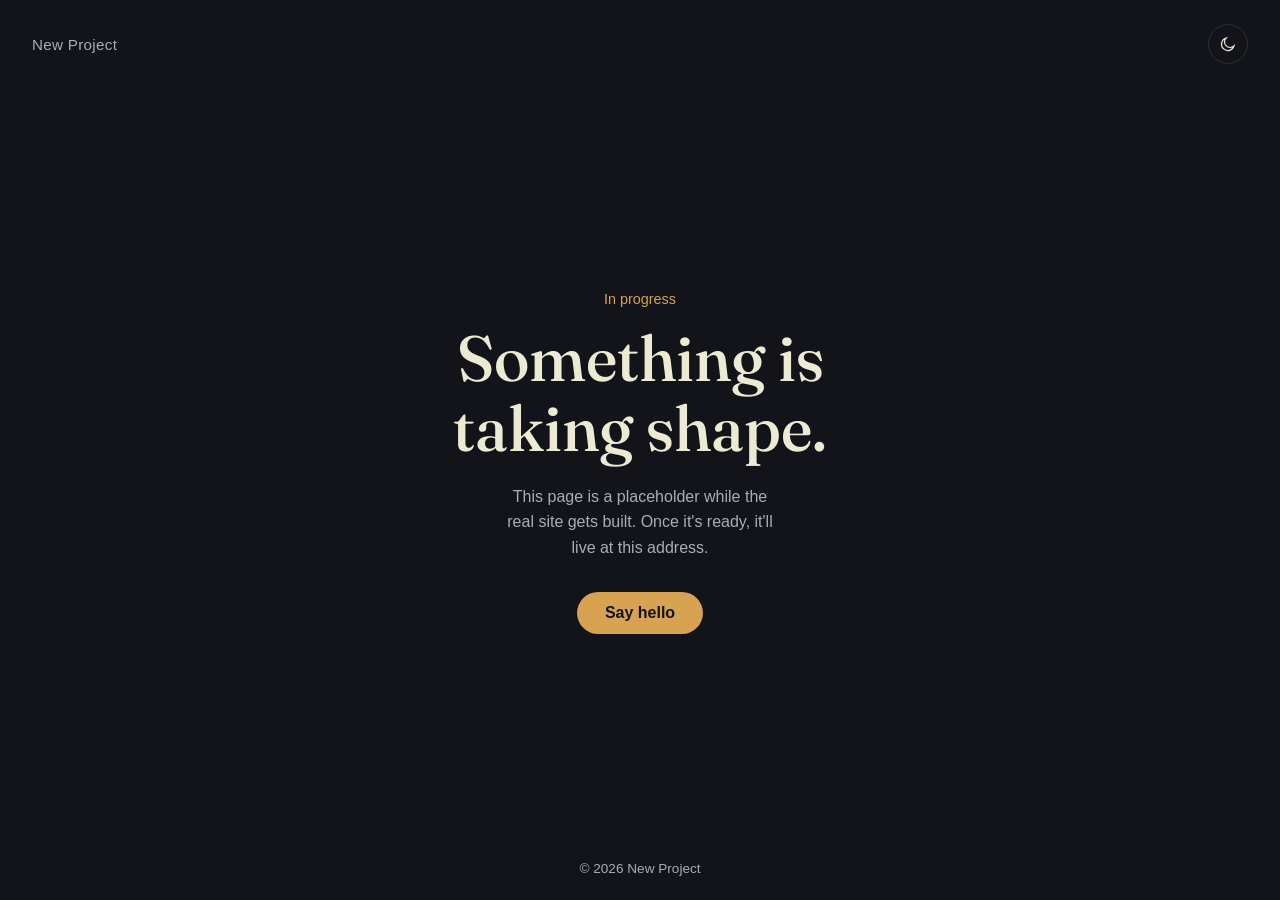
==== index.html @ eb1642c2 "landing page add" ====
<!DOCTYPE html>
<html lang="en">
<head>
  <meta charset="UTF-8">
  <meta name="viewport" content="width=device-width, initial-scale=1.0">
  <title>New Project</title>
  <link rel="preconnect" href="https://fonts.googleapis.com">
  <link rel="preconnect" href="https://fonts.gstatic.com" crossorigin>
  <link href="https://fonts.googleapis.com/css2?family=Fraunces:opsz,wght@9..144,400;9..144,500&display=swap" rel="stylesheet">
  <link rel="stylesheet" href="style.css">
</head>
<body>

  <header class="site-header">
    <span class="mark">New Project</span>
    <button id="theme-toggle" class="theme-toggle" aria-label="Switch to light mode" aria-pressed="false">
      <svg class="icon icon-moon" viewBox="0 0 24 24" fill="none" stroke="currentColor" stroke-width="1.6"><path d="M20 14.5A8.5 8.5 0 1 1 9.5 4a7 7 0 0 0 10.5 10.5Z"/></svg>
      <svg class="icon icon-sun" viewBox="0 0 24 24" fill="none" stroke="currentColor" stroke-width="1.6"><circle cx="12" cy="12" r="4.2"/><path d="M12 2.5v2.5M12 19v2.5M21.5 12H19M5 12H2.5M18.4 5.6l-1.8 1.8M7.4 16.6l-1.8 1.8M18.4 18.4l-1.8-1.8M7.4 7.4 5.6 5.6"/></svg>
    </button>
  </header>

  <main class="hero">
    <p class="status">In progress</p>
    <h1>Something is<br>taking shape.</h1>
    <p class="lede">
      This page is a placeholder while the real site gets built.
      Once it's ready, it'll live at this address.
    </p>
    <a class="button" href="mailto:you@example.com">Say hello</a>
  </main>

  <footer class="site-footer">
    <span>&copy; <span id="year"></span> New Project</span>
  </footer>

  <script src="script.js"></script>
</body>
</html>
---- style.css ----
:root {
  --bg: #12141a;
  --bg-alt: #1b1e26;
  --text: #ecead3;
  --text-muted: #a9adb8;
  --accent: #d8a253;
  --border: rgba(236, 234, 227, 0.12);
}

:root[data-theme="light"] {
  --bg: #e7e8e2;
  --bg-alt: #dcded6;
  --text: #14161a;
  --text-muted: #5c6068;
  --accent: #b8792e;
  --border: rgba(20, 22, 26, 0.1);
}

* {
  box-sizing: border-box;
}

html, body {
  height: 100%;
}

body {
  margin: 0;
  background: var(--bg);
  color: var(--text);
  font-family: -apple-system, BlinkMacSystemFont, "Segoe UI", Roboto, Helvetica, Arial, sans-serif;
  display: flex;
  flex-direction: column;
  transition: background 0.3s ease, color 0.3s ease;
}

.site-header {
  display: flex;
  align-items: center;
  justify-content: space-between;
  padding: 1.5rem 2rem;
}

.mark {
  font-size: 0.95rem;
  color: var(--text-muted);
  letter-spacing: 0.02em;
}

.theme-toggle {
  background: none;
  border: 1px solid var(--border);
  border-radius: 999px;
  width: 2.5rem;
  height: 2.5rem;
  display: grid;
  place-items: center;
  cursor: pointer;
  color: var(--text);
}

.theme-toggle:focus-visible,
.button:focus-visible {
  outline: 2px solid var(--accent);
  outline-offset: 2px;
}

.icon {
  width: 18px;
  height: 18px;
}

.icon-sun { display: none; }
:root[data-theme="light"] .icon-moon { display: none; }
:root[data-theme="light"] .icon-sun { display: block; }

.hero {
  flex: 1;
  display: flex;
  flex-direction: column;
  align-items: center;
  justify-content: center;
  text-align: center;
  padding: 2rem;
}

.status {
  font-size: 0.9rem;
  color: var(--accent);
  margin: 0 0 1rem;
}

h1 {
  font-family: "Fraunces", Georgia, serif;
  font-weight: 500;
  font-size: clamp(2.2rem, 6vw, 4rem);
  line-height: 1.1;
  margin: 0 0 1.25rem;
}

.lede {
  max-width: 32ch;
  color: var(--text-muted);
  line-height: 1.6;
  margin: 0 0 2rem;
}

.button {
  display: inline-block;
  padding: 0.75rem 1.75rem;
  border-radius: 999px;
  background: var(--accent);
  color: var(--bg);
  text-decoration: none;
  font-weight: 600;
}

.site-footer {
  text-align: center;
  padding: 1.5rem;
  color: var(--text-muted);
  font-size: 0.85rem;
}

@media (prefers-reduced-motion: reduce) {
  body { transition: none; }
}
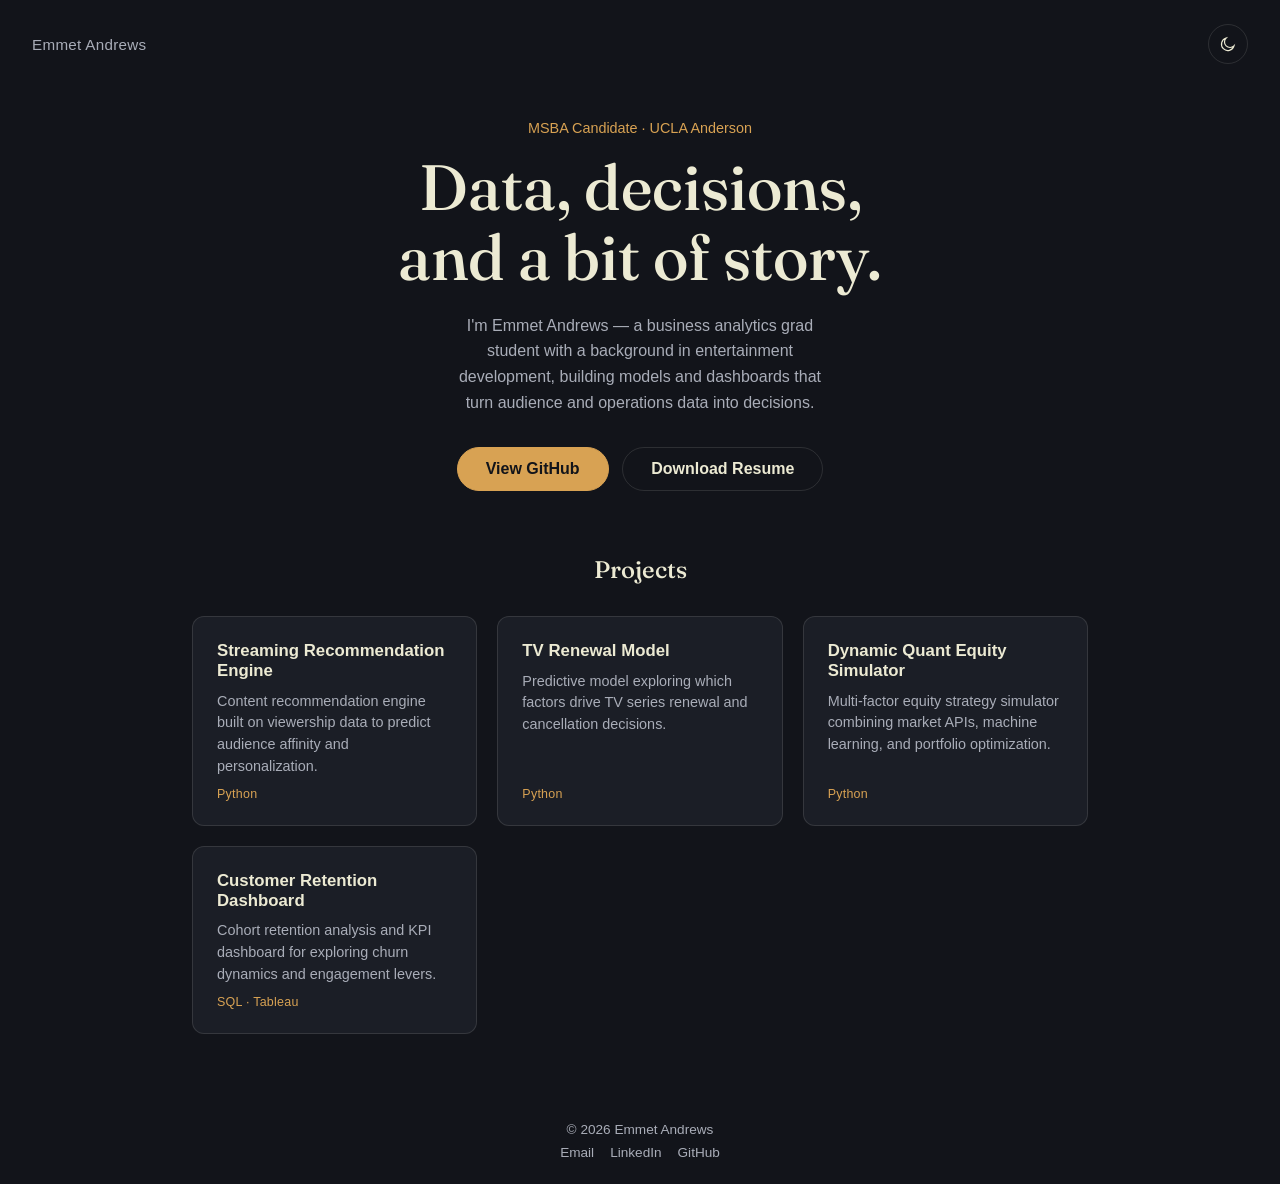
==== commit 9924cb57: "Updates" ====
--- a/index.html
+++ b/index.html
@@ -3,7 +3,8 @@
 <head>
   <meta charset="UTF-8">
   <meta name="viewport" content="width=device-width, initial-scale=1.0">
-  <title>New Project</title>
+  <title>Emmet Andrews</title>
+  <meta name="description" content="Emmet Andrews — business analytics, data science, and entertainment industry experience.">
   <link rel="preconnect" href="https://fonts.googleapis.com">
   <link rel="preconnect" href="https://fonts.gstatic.com" crossorigin>
   <link href="https://fonts.googleapis.com/css2?family=Fraunces:opsz,wght@9..144,400;9..144,500&display=swap" rel="stylesheet">
@@ -12,7 +13,7 @@
 <body>
 
   <header class="site-header">
-    <span class="mark">New Project</span>
+    <span class="mark">Emmet Andrews</span>
     <button id="theme-toggle" class="theme-toggle" aria-label="Switch to light mode" aria-pressed="false">
       <svg class="icon icon-moon" viewBox="0 0 24 24" fill="none" stroke="currentColor" stroke-width="1.6"><path d="M20 14.5A8.5 8.5 0 1 1 9.5 4a7 7 0 0 0 10.5 10.5Z"/></svg>
       <svg class="icon icon-sun" viewBox="0 0 24 24" fill="none" stroke="currentColor" stroke-width="1.6"><circle cx="12" cy="12" r="4.2"/><path d="M12 2.5v2.5M12 19v2.5M21.5 12H19M5 12H2.5M18.4 5.6l-1.8 1.8M7.4 16.6l-1.8 1.8M18.4 18.4l-1.8-1.8M7.4 7.4 5.6 5.6"/></svg>
@@ -20,17 +21,52 @@
   </header>
 
   <main class="hero">
-    <p class="status">In progress</p>
-    <h1>Something is<br>taking shape.</h1>
+    <p class="status">MSBA Candidate &middot; UCLA Anderson</p>
+    <h1>Data, decisions,<br>and a bit of story.</h1>
     <p class="lede">
-      This page is a placeholder while the real site gets built.
-      Once it's ready, it'll live at this address.
+      I'm Emmet Andrews &mdash; a business analytics grad student with a background in entertainment
+      development, building models and dashboards that turn audience and operations data into
+      decisions.
     </p>
-    <a class="button" href="mailto:you@example.com">Say hello</a>
+    <div class="actions">
+      <a class="button" href="https://github.com/emmetand" target="_blank" rel="noopener">View GitHub</a>
+      <a class="button button-outline" href="Emmet_Andrews_MSBA____Resume.docx.pdf" download>Download Resume</a>
+    </div>
   </main>
 
+  <section class="projects">
+    <h2>Projects</h2>
+    <div class="project-grid">
+      <a class="project-card" href="https://github.com/emmetand/streaming-recs-project" target="_blank" rel="noopener">
+        <h3>Streaming Recommendation Engine</h3>
+        <p>Content recommendation engine built on viewership data to predict audience affinity and personalization.</p>
+        <span class="project-meta">Python</span>
+      </a>
+      <a class="project-card" href="https://github.com/emmetand/tv_renewal_model" target="_blank" rel="noopener">
+        <h3>TV Renewal Model</h3>
+        <p>Predictive model exploring which factors drive TV series renewal and cancellation decisions.</p>
+        <span class="project-meta">Python</span>
+      </a>
+      <a class="project-card" href="https://github.com/emmetand/dynamic-quant-equity-simulator" target="_blank" rel="noopener">
+        <h3>Dynamic Quant Equity Simulator</h3>
+        <p>Multi-factor equity strategy simulator combining market APIs, machine learning, and portfolio optimization.</p>
+        <span class="project-meta">Python</span>
+      </a>
+      <a class="project-card" href="https://github.com/emmetand/customer-retention-project" target="_blank" rel="noopener">
+        <h3>Customer Retention Dashboard</h3>
+        <p>Cohort retention analysis and KPI dashboard for exploring churn dynamics and engagement levers.</p>
+        <span class="project-meta">SQL &middot; Tableau</span>
+      </a>
+    </div>
+  </section>
+
   <footer class="site-footer">
-    <span>&copy; <span id="year"></span> New Project</span>
+    <span>&copy; <span id="year"></span> Emmet Andrews</span>
+    <span class="footer-links">
+      <a href="mailto:j.emmet.andrews@gmail.com">Email</a>
+      <a href="https://www.linkedin.com/in/emmet-andrews/" target="_blank" rel="noopener">LinkedIn</a>
+      <a href="https://github.com/emmetand" target="_blank" rel="noopener">GitHub</a>
+    </span>
   </footer>
 
   <script src="script.js"></script>
--- a/style.css
+++ b/style.css
@@ -99,10 +99,17 @@
 }
 
 .lede {
-  max-width: 32ch;
+  max-width: 42ch;
   color: var(--text-muted);
   line-height: 1.6;
   margin: 0 0 2rem;
+}
+
+.actions {
+  display: flex;
+  flex-wrap: wrap;
+  gap: 0.85rem;
+  justify-content: center;
 }
 
 .button {
@@ -113,15 +120,100 @@
   color: var(--bg);
   text-decoration: none;
   font-weight: 600;
+  border: 1px solid var(--accent);
+}
+
+.button-outline {
+  background: transparent;
+  color: var(--text);
+  border: 1px solid var(--border);
+}
+
+.projects {
+  padding: 2rem 2rem 4rem;
+  max-width: 960px;
+  margin: 0 auto;
+  width: 100%;
+}
+
+.projects h2 {
+  font-family: "Fraunces", Georgia, serif;
+  font-weight: 500;
+  font-size: 1.5rem;
+  text-align: center;
+  margin: 0 0 2rem;
+}
+
+.project-grid {
+  display: grid;
+  grid-template-columns: repeat(auto-fit, minmax(240px, 1fr));
+  gap: 1.25rem;
+}
+
+.project-card {
+  display: flex;
+  flex-direction: column;
+  gap: 0.6rem;
+  padding: 1.5rem;
+  border: 1px solid var(--border);
+  border-radius: 12px;
+  background: var(--bg-alt);
+  text-decoration: none;
+  color: var(--text);
+  transition: border-color 0.2s ease, transform 0.2s ease;
+}
+
+.project-card:hover,
+.project-card:focus-visible {
+  border-color: var(--accent);
+  transform: translateY(-2px);
+}
+
+.project-card h3 {
+  margin: 0;
+  font-size: 1.05rem;
+}
+
+.project-card p {
+  margin: 0;
+  color: var(--text-muted);
+  font-size: 0.9rem;
+  line-height: 1.5;
+  flex: 1;
+}
+
+.project-meta {
+  font-size: 0.78rem;
+  color: var(--accent);
+  letter-spacing: 0.02em;
 }
 
 .site-footer {
+  display: flex;
+  flex-direction: column;
+  align-items: center;
+  gap: 0.5rem;
   text-align: center;
   padding: 1.5rem;
   color: var(--text-muted);
   font-size: 0.85rem;
 }
 
+.footer-links {
+  display: flex;
+  gap: 1rem;
+}
+
+.footer-links a {
+  color: var(--text-muted);
+  text-decoration: none;
+}
+
+.footer-links a:hover,
+.footer-links a:focus-visible {
+  color: var(--accent);
+}
+
 @media (prefers-reduced-motion: reduce) {
   body { transition: none; }
 }
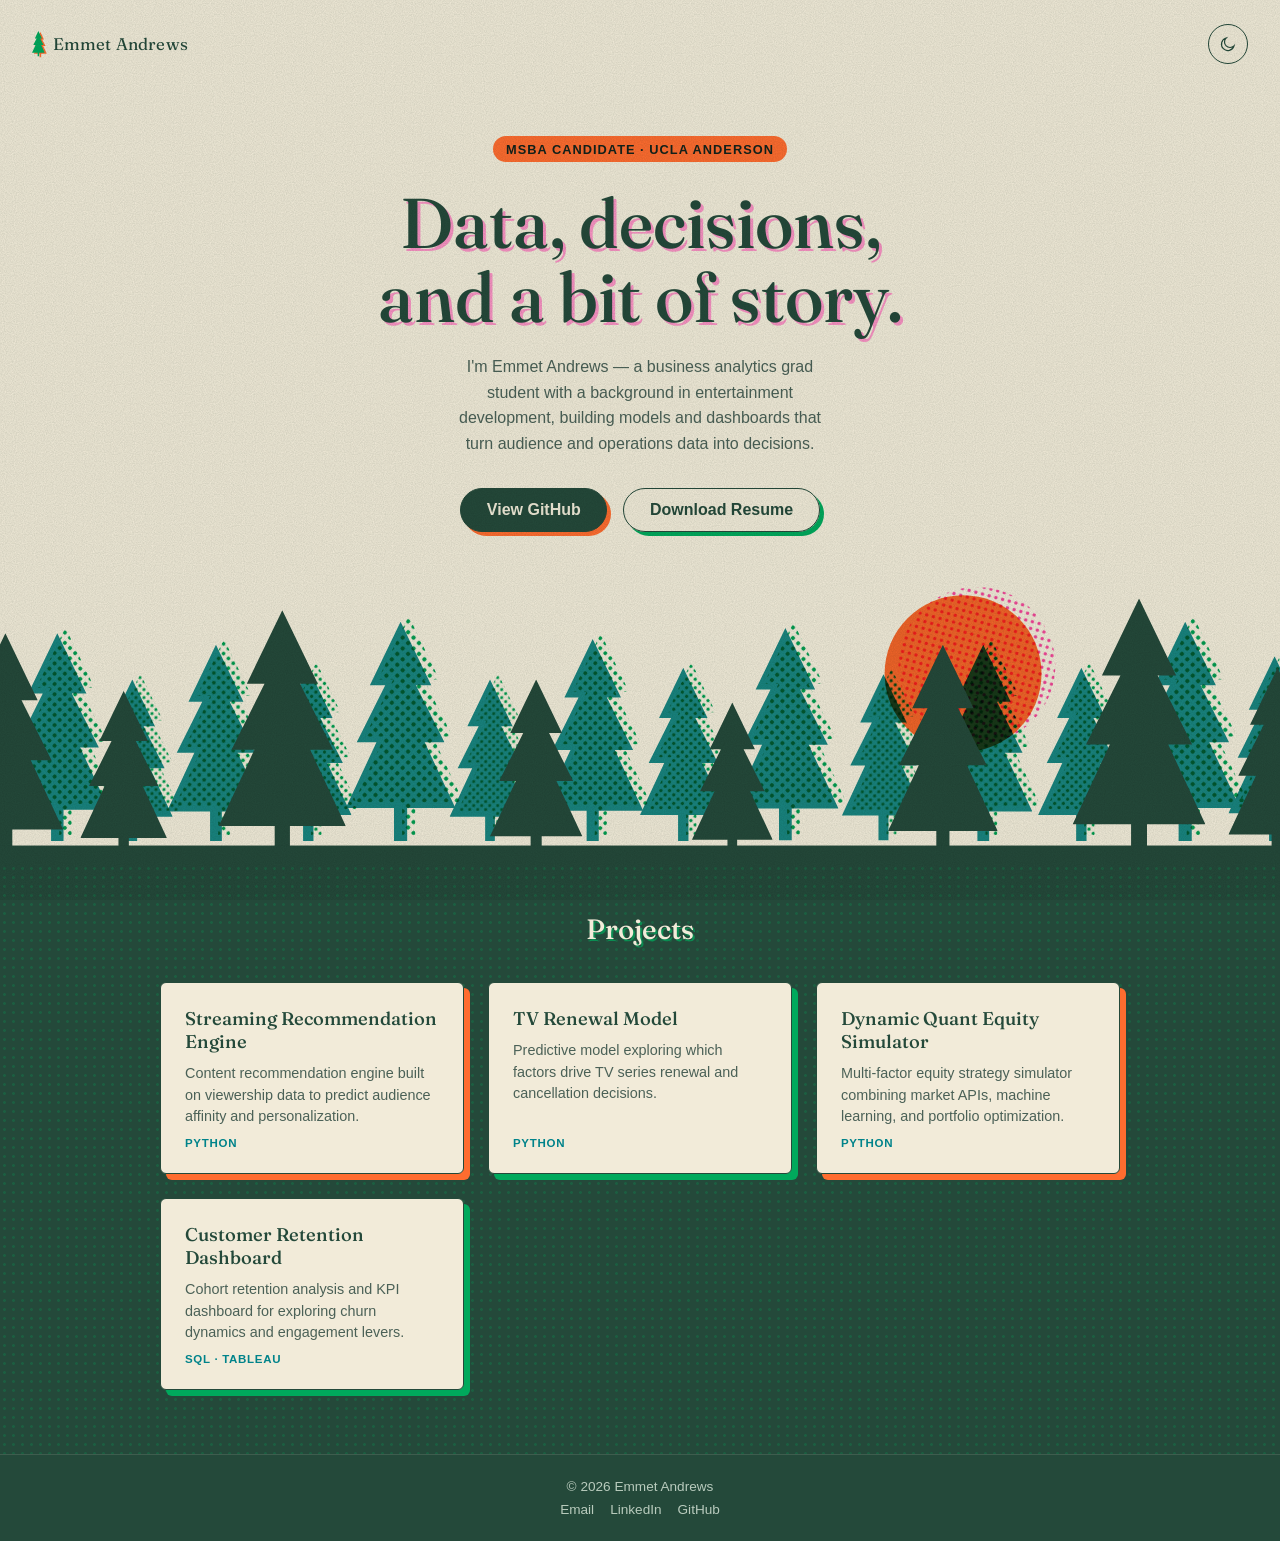
==== commit bf63c40a: "Forest riso update" ====
--- a/index.html
+++ b/index.html
@@ -13,8 +13,11 @@
 <body>
 
   <header class="site-header">
-    <span class="mark">Emmet Andrews</span>
-    <button id="theme-toggle" class="theme-toggle" aria-label="Switch to light mode" aria-pressed="false">
+    <span class="mark">
+      <svg class="mark-pine" viewBox="0 0 100 200" aria-hidden="true"><use href="#pine"/></svg>
+      Emmet Andrews
+    </span>
+    <button id="theme-toggle" class="theme-toggle" aria-label="Switch to dark mode" aria-pressed="false">
       <svg class="icon icon-moon" viewBox="0 0 24 24" fill="none" stroke="currentColor" stroke-width="1.6"><path d="M20 14.5A8.5 8.5 0 1 1 9.5 4a7 7 0 0 0 10.5 10.5Z"/></svg>
       <svg class="icon icon-sun" viewBox="0 0 24 24" fill="none" stroke="currentColor" stroke-width="1.6"><circle cx="12" cy="12" r="4.2"/><path d="M12 2.5v2.5M12 19v2.5M21.5 12H19M5 12H2.5M18.4 5.6l-1.8 1.8M7.4 16.6l-1.8 1.8M18.4 18.4l-1.8-1.8M7.4 7.4 5.6 5.6"/></svg>
     </button>
@@ -33,6 +36,59 @@
       <a class="button button-outline" href="Emmet_Andrews_MSBA____Resume.docx.pdf" download>Download Resume</a>
     </div>
   </main>
+
+  <div class="forest-scene" aria-hidden="true">
+    <svg class="forest" viewBox="0 0 1200 260" preserveAspectRatio="xMidYMax slice">
+      <defs>
+        <symbol id="pine" viewBox="0 0 100 200">
+          <polygon points="50,0 78,58 64,58 90,110 72,110 100,170 56,170 56,200 44,200 44,170 0,170 28,110 10,110 36,58 22,58"/>
+        </symbol>
+        <pattern id="dots-green" width="7" height="7" patternUnits="userSpaceOnUse" patternTransform="rotate(45)">
+          <circle class="dot-green" cx="3.5" cy="3.5" r="1.9"/>
+        </pattern>
+        <pattern id="dots-pink" width="6" height="6" patternUnits="userSpaceOnUse" patternTransform="rotate(15)">
+          <circle class="dot-pink" cx="3" cy="3" r="1.5"/>
+        </pattern>
+      </defs>
+
+      <circle class="riso sun" cx="880" cy="95" r="68"/>
+      <circle class="riso sun-dots" cx="892" cy="88" r="68"/>
+
+      <g class="riso back-solid">
+        <g id="back-trees">
+          <use href="#pine" x="-20" y="90" width="75" height="150"/>
+          <use href="#pine" x="50" y="60" width="90" height="180"/>
+          <use href="#pine" x="125" y="100" width="70" height="140"/>
+          <use href="#pine" x="190" y="70" width="85" height="170"/>
+          <use href="#pine" x="275" y="90" width="75" height="150"/>
+          <use href="#pine" x="345" y="50" width="95" height="190"/>
+          <use href="#pine" x="435" y="100" width="70" height="140"/>
+          <use href="#pine" x="515" y="65" width="88" height="175"/>
+          <use href="#pine" x="600" y="90" width="75" height="150"/>
+          <use href="#pine" x="680" y="55" width="92" height="185"/>
+          <use href="#pine" x="775" y="95" width="72" height="145"/>
+          <use href="#pine" x="855" y="70" width="85" height="170"/>
+          <use href="#pine" x="945" y="90" width="75" height="150"/>
+          <use href="#pine" x="1025" y="50" width="95" height="190"/>
+          <use href="#pine" x="1110" y="80" width="80" height="160"/>
+          <use href="#pine" x="1170" y="100" width="70" height="140"/>
+        </g>
+      </g>
+      <use class="riso back-dots" href="#back-trees" transform="translate(7 -5)"/>
+
+      <g class="front">
+        <use href="#pine" x="0" y="60" width="100" height="200"/>
+        <use href="#pine" x="115" y="110" width="75" height="150"/>
+        <use href="#pine" x="235" y="40" width="110" height="220"/>
+        <use href="#pine" x="470" y="100" width="80" height="160"/>
+        <use href="#pine" x="645" y="120" width="70" height="140"/>
+        <use href="#pine" x="815" y="70" width="95" height="190"/>
+        <use href="#pine" x="975" y="30" width="115" height="230"/>
+        <use href="#pine" x="1110" y="90" width="85" height="170"/>
+        <rect x="0" y="244" width="1200" height="16"/>
+      </g>
+    </svg>
+  </div>
 
   <section class="projects">
     <h2>Projects</h2>
--- a/style.css
+++ b/style.css
@@ -1,19 +1,43 @@
 :root {
-  --bg: #12141a;
-  --bg-alt: #1b1e26;
-  --text: #ecead3;
-  --text-muted: #a9adb8;
-  --accent: #d8a253;
-  --border: rgba(236, 234, 227, 0.12);
-}
-
-:root[data-theme="light"] {
-  --bg: #e7e8e2;
-  --bg-alt: #dcded6;
-  --text: #14161a;
-  --text-muted: #5c6068;
-  --accent: #b8792e;
-  --border: rgba(20, 22, 26, 0.1);
+  --paper: #f2ebd9;
+  --heading: #24493a;
+  --text: #22392f;
+  --text-muted: #4b6157;
+  --ink-green: #00a95c;
+  --ink-teal: #00838a;
+  --ink-orange: #ff6c2f;
+  --ink-pink: #ff48b0;
+  --band: #24493a;
+  --band-text: #f2ebd9;
+  --band-muted: #b9cbbd;
+  --band-dots: rgba(0, 169, 92, 0.22);
+  --card-bg: #f2ebd9;
+  --card-shadow: #ff6c2f;
+  --border: #24493a;
+  --blend: multiply;
+  --grain-opacity: 0.38;
+  --grain-blend: multiply;
+}
+
+:root[data-theme="dark"] {
+  --paper: #16231c;
+  --heading: #e9e4cf;
+  --text: #e9e4cf;
+  --text-muted: #a7b9ad;
+  --ink-green: #2fbf7a;
+  --ink-teal: #1f6f6a;
+  --ink-orange: #ffc46b;
+  --ink-pink: #ff7ac4;
+  --band: #0c1611;
+  --band-text: #e9e4cf;
+  --band-muted: #9fb2a6;
+  --band-dots: rgba(47, 191, 122, 0.12);
+  --card-bg: #1b2b22;
+  --card-shadow: #2fbf7a;
+  --border: #3d5a4b;
+  --blend: screen;
+  --grain-opacity: 0.5;
+  --grain-blend: overlay;
 }
 
 * {
@@ -21,17 +45,30 @@
 }
 
 html, body {
-  height: 100%;
+  min-height: 100%;
 }
 
 body {
   margin: 0;
-  background: var(--bg);
+  background: var(--paper);
   color: var(--text);
   font-family: -apple-system, BlinkMacSystemFont, "Segoe UI", Roboto, Helvetica, Arial, sans-serif;
   display: flex;
   flex-direction: column;
+  min-height: 100vh;
   transition: background 0.3s ease, color 0.3s ease;
+}
+
+/* Riso paper grain laid over everything */
+body::after {
+  content: "";
+  position: fixed;
+  inset: 0;
+  pointer-events: none;
+  z-index: 100;
+  opacity: var(--grain-opacity);
+  mix-blend-mode: var(--grain-blend);
+  background-image: url("data:image/svg+xml;utf8,<svg xmlns='http://www.w3.org/2000/svg' width='240' height='240'><filter id='n'><feTurbulence type='fractalNoise' baseFrequency='0.9' numOctaves='2' stitchTiles='stitch'/><feColorMatrix values='0 0 0 0 0.1  0 0 0 0 0.15  0 0 0 0 0.12  0 0 0 0.6 0'/></filter><rect width='100%' height='100%' filter='url(%23n)'/></svg>");
 }
 
 .site-header {
@@ -42,27 +79,40 @@
 }
 
 .mark {
-  font-size: 0.95rem;
-  color: var(--text-muted);
-  letter-spacing: 0.02em;
+  display: inline-flex;
+  align-items: center;
+  gap: 0.5rem;
+  font-family: "Fraunces", Georgia, serif;
+  font-size: 1.05rem;
+  color: var(--heading);
+  letter-spacing: 0.01em;
+}
+
+.mark-pine {
+  width: 0.8rem;
+  height: 1.6rem;
+  fill: var(--ink-green);
+  filter: drop-shadow(2px 1px 0 var(--ink-orange));
 }
 
 .theme-toggle {
   background: none;
-  border: 1px solid var(--border);
+  border: 1.5px solid var(--border);
   border-radius: 999px;
   width: 2.5rem;
   height: 2.5rem;
   display: grid;
   place-items: center;
   cursor: pointer;
-  color: var(--text);
+  color: var(--heading);
 }
 
 .theme-toggle:focus-visible,
-.button:focus-visible {
-  outline: 2px solid var(--accent);
-  outline-offset: 2px;
+.button:focus-visible,
+.project-card:focus-visible,
+.footer-links a:focus-visible {
+  outline: 2px solid var(--ink-orange);
+  outline-offset: 3px;
 }
 
 .icon {
@@ -71,8 +121,8 @@
 }
 
 .icon-sun { display: none; }
-:root[data-theme="light"] .icon-moon { display: none; }
-:root[data-theme="light"] .icon-sun { display: block; }
+:root[data-theme="dark"] .icon-moon { display: none; }
+:root[data-theme="dark"] .icon-sun { display: block; }
 
 .hero {
   flex: 1;
@@ -81,25 +131,37 @@
   align-items: center;
   justify-content: center;
   text-align: center;
-  padding: 2rem;
+  padding: 3rem 2rem 1rem;
+  position: relative;
+  z-index: 1;
 }
 
 .status {
-  font-size: 0.9rem;
-  color: var(--accent);
-  margin: 0 0 1rem;
+  display: inline-block;
+  font-size: 0.8rem;
+  font-weight: 600;
+  letter-spacing: 0.08em;
+  text-transform: uppercase;
+  color: #13221b;
+  background: var(--ink-orange);
+  padding: 0.35rem 0.8rem;
+  border-radius: 999px;
+  margin: 0 0 1.5rem;
 }
 
 h1 {
   font-family: "Fraunces", Georgia, serif;
   font-weight: 500;
-  font-size: clamp(2.2rem, 6vw, 4rem);
-  line-height: 1.1;
+  font-size: clamp(2.4rem, 6.5vw, 4.4rem);
+  line-height: 1.05;
   margin: 0 0 1.25rem;
+  color: var(--heading);
+  /* offset second ink pass, like a riso misregistration */
+  text-shadow: 3px 3px 0 color-mix(in srgb, var(--ink-pink) 55%, transparent);
 }
 
 .lede {
-  max-width: 42ch;
+  max-width: 44ch;
   color: var(--text-muted);
   line-height: 1.6;
   margin: 0 0 2rem;
@@ -108,46 +170,85 @@
 .actions {
   display: flex;
   flex-wrap: wrap;
-  gap: 0.85rem;
+  gap: 1rem;
   justify-content: center;
 }
 
 .button {
   display: inline-block;
-  padding: 0.75rem 1.75rem;
+  padding: 0.75rem 1.6rem;
   border-radius: 999px;
-  background: var(--accent);
-  color: var(--bg);
+  background: var(--heading);
+  color: var(--paper);
   text-decoration: none;
   font-weight: 600;
-  border: 1px solid var(--accent);
+  border: 1.5px solid var(--heading);
+  box-shadow: 4px 4px 0 var(--ink-orange);
+  transition: transform 0.15s ease, box-shadow 0.15s ease;
 }
 
 .button-outline {
   background: transparent;
-  color: var(--text);
-  border: 1px solid var(--border);
-}
+  color: var(--heading);
+  box-shadow: 4px 4px 0 var(--ink-green);
+}
+
+.button:hover {
+  transform: translate(-1px, -1px);
+  box-shadow: 6px 6px 0 var(--ink-orange);
+}
+
+.button-outline:hover {
+  box-shadow: 6px 6px 0 var(--ink-green);
+}
+
+.forest-scene {
+  line-height: 0;
+  margin-top: 1rem;
+}
+
+.forest {
+  display: block;
+  width: 100%;
+  height: clamp(170px, 24vw, 300px);
+}
+
+.riso { mix-blend-mode: var(--blend); }
+
+.sun { fill: var(--ink-orange); }
+.sun-dots { fill: url(#dots-pink); }
+.dot-pink { fill: var(--ink-pink); }
+
+.back-solid { fill: var(--ink-teal); opacity: 0.9; }
+.back-dots { fill: url(#dots-green); }
+.dot-green { fill: var(--ink-green); }
+
+.front { fill: var(--band); }
 
 .projects {
-  padding: 2rem 2rem 4rem;
-  max-width: 960px;
-  margin: 0 auto;
-  width: 100%;
+  background-color: var(--band);
+  background-image: radial-gradient(var(--band-dots) 1.2px, transparent 1.6px);
+  background-size: 9px 9px;
+  color: var(--band-text);
+  padding: 3rem 2rem 4rem;
+  transition: background-color 0.3s ease;
 }
 
 .projects h2 {
   font-family: "Fraunces", Georgia, serif;
   font-weight: 500;
-  font-size: 1.5rem;
+  font-size: 1.75rem;
   text-align: center;
-  margin: 0 0 2rem;
+  margin: 0 0 2.25rem;
+  text-shadow: 2px 2px 0 color-mix(in srgb, var(--ink-green) 70%, transparent);
 }
 
 .project-grid {
   display: grid;
   grid-template-columns: repeat(auto-fit, minmax(240px, 1fr));
-  gap: 1.25rem;
+  gap: 1.5rem;
+  max-width: 960px;
+  margin: 0 auto;
 }
 
 .project-card {
@@ -155,23 +256,30 @@
   flex-direction: column;
   gap: 0.6rem;
   padding: 1.5rem;
-  border: 1px solid var(--border);
-  border-radius: 12px;
-  background: var(--bg-alt);
+  border: 1.5px solid var(--border);
+  border-radius: 6px;
+  background: var(--card-bg);
   text-decoration: none;
   color: var(--text);
-  transition: border-color 0.2s ease, transform 0.2s ease;
-}
-
-.project-card:hover,
-.project-card:focus-visible {
-  border-color: var(--accent);
-  transform: translateY(-2px);
+  box-shadow: 6px 6px 0 var(--card-shadow);
+  transition: transform 0.15s ease, box-shadow 0.15s ease;
+}
+
+.project-card:nth-child(even) {
+  box-shadow: 6px 6px 0 var(--ink-green);
+}
+
+.project-card:hover {
+  transform: translate(-2px, -2px);
+  box-shadow: 9px 9px 0 var(--ink-pink);
 }
 
 .project-card h3 {
   margin: 0;
-  font-size: 1.05rem;
+  font-family: "Fraunces", Georgia, serif;
+  font-weight: 500;
+  font-size: 1.15rem;
+  color: var(--heading);
 }
 
 .project-card p {
@@ -183,9 +291,16 @@
 }
 
 .project-meta {
-  font-size: 0.78rem;
-  color: var(--accent);
-  letter-spacing: 0.02em;
+  align-self: flex-start;
+  font-size: 0.72rem;
+  font-weight: 600;
+  letter-spacing: 0.06em;
+  text-transform: uppercase;
+  color: var(--ink-teal);
+}
+
+:root[data-theme="dark"] .project-meta {
+  color: var(--ink-green);
 }
 
 .site-footer {
@@ -195,8 +310,10 @@
   gap: 0.5rem;
   text-align: center;
   padding: 1.5rem;
-  color: var(--text-muted);
+  background: var(--band);
+  color: var(--band-muted);
   font-size: 0.85rem;
+  border-top: 1px solid color-mix(in srgb, var(--band-text) 12%, transparent);
 }
 
 .footer-links {
@@ -205,15 +322,15 @@
 }
 
 .footer-links a {
-  color: var(--text-muted);
+  color: var(--band-muted);
   text-decoration: none;
 }
 
-.footer-links a:hover,
-.footer-links a:focus-visible {
-  color: var(--accent);
+.footer-links a:hover {
+  color: var(--ink-orange);
 }
 
 @media (prefers-reduced-motion: reduce) {
-  body { transition: none; }
-}
+  body, .button, .project-card, .projects { transition: none; }
+  .button:hover, .project-card:hover { transform: none; }
+}
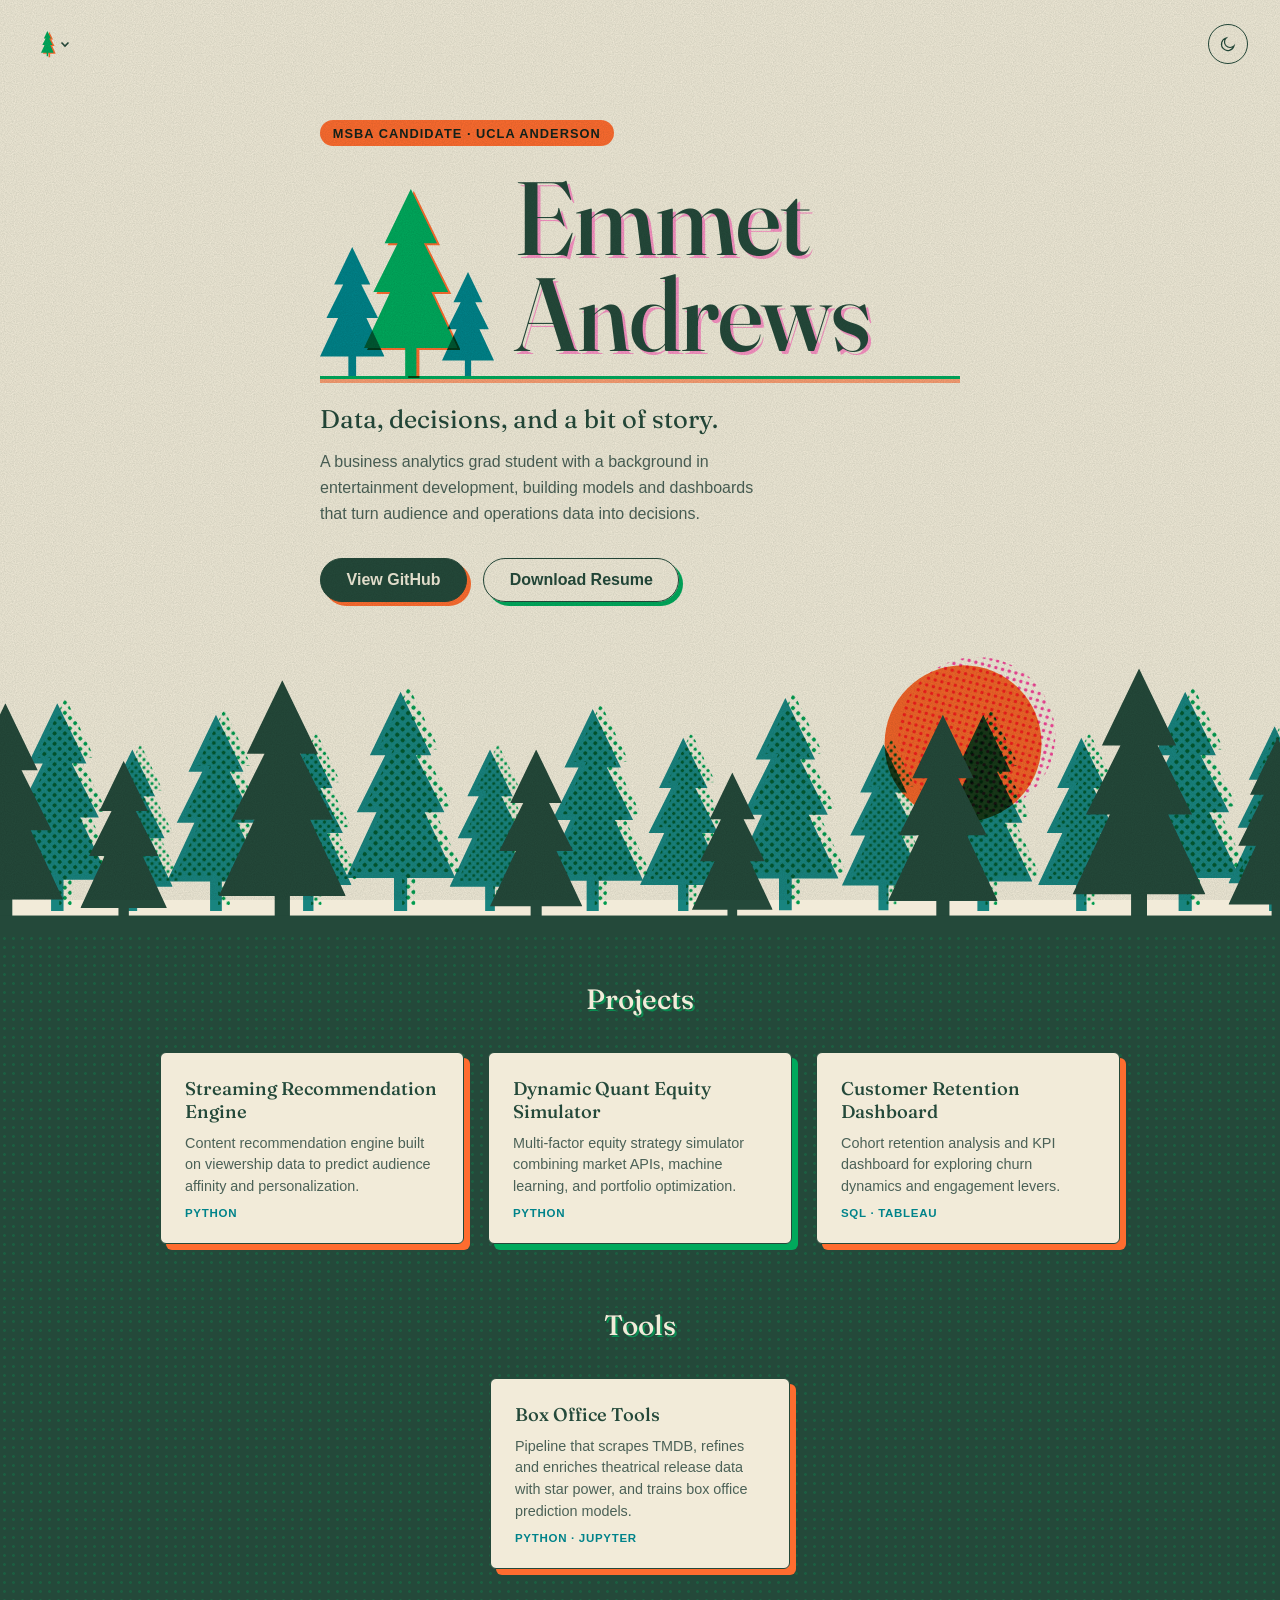
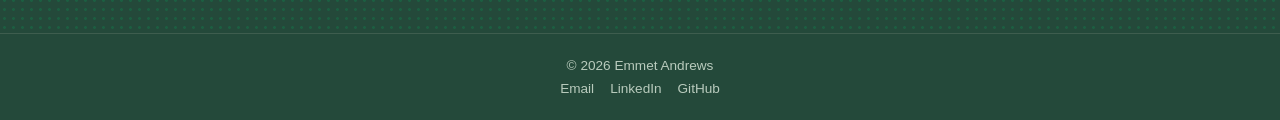
==== commit 2efeb961: "updated page" ====
--- a/index.html
+++ b/index.html
@@ -12,11 +12,24 @@
 </head>
 <body>
 
+  <svg class="sprite" aria-hidden="true">
+    <symbol id="pine" viewBox="0 0 100 200">
+      <polygon points="50,0 78,58 64,58 90,110 72,110 100,170 56,170 56,200 44,200 44,170 0,170 28,110 10,110 36,58 22,58"/>
+    </symbol>
+  </svg>
+
   <header class="site-header">
-    <span class="mark">
-      <svg class="mark-pine" viewBox="0 0 100 200" aria-hidden="true"><use href="#pine"/></svg>
-      Emmet Andrews
-    </span>
+    <nav class="site-nav">
+      <button id="menu-toggle" class="menu-toggle" aria-label="Open menu" aria-expanded="false" aria-controls="site-menu">
+        <svg class="mark-pine" viewBox="0 0 100 200" aria-hidden="true"><use href="#pine"/></svg>
+        <svg class="menu-caret" viewBox="0 0 12 12" aria-hidden="true"><path d="M2.5 4.5 6 8l3.5-3.5" fill="none" stroke="currentColor" stroke-width="1.6"/></svg>
+      </button>
+      <ul id="site-menu" class="site-menu" hidden>
+        <li><a href="index.html" aria-current="page">Home</a></li>
+        <li><a href="about.html">About</a></li>
+        <li><a href="contact.html">Contact</a></li>
+      </ul>
+    </nav>
     <button id="theme-toggle" class="theme-toggle" aria-label="Switch to dark mode" aria-pressed="false">
       <svg class="icon icon-moon" viewBox="0 0 24 24" fill="none" stroke="currentColor" stroke-width="1.6"><path d="M20 14.5A8.5 8.5 0 1 1 9.5 4a7 7 0 0 0 10.5 10.5Z"/></svg>
       <svg class="icon icon-sun" viewBox="0 0 24 24" fill="none" stroke="currentColor" stroke-width="1.6"><circle cx="12" cy="12" r="4.2"/><path d="M12 2.5v2.5M12 19v2.5M21.5 12H19M5 12H2.5M18.4 5.6l-1.8 1.8M7.4 16.6l-1.8 1.8M18.4 18.4l-1.8-1.8M7.4 7.4 5.6 5.6"/></svg>
@@ -24,25 +37,32 @@
   </header>
 
   <main class="hero">
-    <p class="status">MSBA Candidate &middot; UCLA Anderson</p>
-    <h1>Data, decisions,<br>and a bit of story.</h1>
-    <p class="lede">
-      I'm Emmet Andrews &mdash; a business analytics grad student with a background in entertainment
-      development, building models and dashboards that turn audience and operations data into
-      decisions.
-    </p>
-    <div class="actions">
-      <a class="button" href="https://github.com/emmetand" target="_blank" rel="noopener">View GitHub</a>
-      <a class="button button-outline" href="Emmet_Andrews_MSBA____Resume.docx.pdf" download>Download Resume</a>
+    <div class="hero-inner">
+      <p class="status">MSBA Candidate &middot; UCLA Anderson</p>
+      <h1 class="name">
+        <span class="grove" aria-hidden="true">
+          <svg class="grove-pine grove-pine-1" viewBox="0 0 100 200"><use href="#pine"/></svg>
+          <svg class="grove-pine grove-pine-2" viewBox="0 0 100 200"><use href="#pine"/></svg>
+          <svg class="grove-pine grove-pine-3" viewBox="0 0 100 200"><use href="#pine"/></svg>
+        </span>
+        <span class="name-text">Emmet<br>Andrews</span>
+      </h1>
+      <p class="tagline">Data, decisions, and a bit of story.</p>
+      <p class="lede">
+        A business analytics grad student with a background in entertainment
+        development, building models and dashboards that turn audience and operations data into
+        decisions.
+      </p>
+      <div class="actions">
+        <a class="button" href="https://github.com/emmetand" target="_blank" rel="noopener">View GitHub</a>
+        <a class="button button-outline" href="Emmet_Andrews_MSBA____Resume.docx.pdf" download>Download Resume</a>
+      </div>
     </div>
   </main>
 
   <div class="forest-scene" aria-hidden="true">
     <svg class="forest" viewBox="0 0 1200 260" preserveAspectRatio="xMidYMax slice">
       <defs>
-        <symbol id="pine" viewBox="0 0 100 200">
-          <polygon points="50,0 78,58 64,58 90,110 72,110 100,170 56,170 56,200 44,200 44,170 0,170 28,110 10,110 36,58 22,58"/>
-        </symbol>
         <pattern id="dots-green" width="7" height="7" patternUnits="userSpaceOnUse" patternTransform="rotate(45)">
           <circle class="dot-green" cx="3.5" cy="3.5" r="1.9"/>
         </pattern>
@@ -98,11 +118,6 @@
         <p>Content recommendation engine built on viewership data to predict audience affinity and personalization.</p>
         <span class="project-meta">Python</span>
       </a>
-      <a class="project-card" href="https://github.com/emmetand/tv_renewal_model" target="_blank" rel="noopener">
-        <h3>TV Renewal Model</h3>
-        <p>Predictive model exploring which factors drive TV series renewal and cancellation decisions.</p>
-        <span class="project-meta">Python</span>
-      </a>
       <a class="project-card" href="https://github.com/emmetand/dynamic-quant-equity-simulator" target="_blank" rel="noopener">
         <h3>Dynamic Quant Equity Simulator</h3>
         <p>Multi-factor equity strategy simulator combining market APIs, machine learning, and portfolio optimization.</p>
@@ -116,10 +131,21 @@
     </div>
   </section>
 
+  <section class="projects tools">
+    <h2>Tools</h2>
+    <div class="project-grid">
+      <a class="project-card" href="https://github.com/emmetand/box-office-tools" target="_blank" rel="noopener">
+        <h3>Box Office Tools</h3>
+        <p>Pipeline that scrapes TMDB, refines and enriches theatrical release data with star power, and trains box office prediction models.</p>
+        <span class="project-meta">Python &middot; Jupyter</span>
+      </a>
+    </div>
+  </section>
+
   <footer class="site-footer">
     <span>&copy; <span id="year"></span> Emmet Andrews</span>
     <span class="footer-links">
-      <a href="mailto:j.emmet.andrews@gmail.com">Email</a>
+      <a href="mailto:jemmetandrews@gmail.com">Email</a>
       <a href="https://www.linkedin.com/in/emmet-andrews/" target="_blank" rel="noopener">LinkedIn</a>
       <a href="https://github.com/emmetand" target="_blank" rel="noopener">GitHub</a>
     </span>
--- a/style.css
+++ b/style.css
@@ -78,14 +78,81 @@
   padding: 1.5rem 2rem;
 }
 
-.mark {
+.sprite {
+  position: absolute;
+  width: 0;
+  height: 0;
+  overflow: hidden;
+}
+
+.site-nav {
+  position: relative;
+  z-index: 10;
+}
+
+.menu-toggle {
   display: inline-flex;
   align-items: center;
-  gap: 0.5rem;
+  gap: 0.35rem;
+  background: none;
+  border: 1.5px solid transparent;
+  border-radius: 6px;
+  padding: 0.3rem 0.5rem;
+  cursor: pointer;
+  color: var(--heading);
+  transition: border-color 0.15s ease;
+}
+
+.menu-toggle:hover,
+.menu-toggle[aria-expanded="true"] {
+  border-color: var(--border);
+}
+
+.menu-caret {
+  width: 0.75rem;
+  height: 0.75rem;
+  transition: transform 0.15s ease;
+}
+
+.menu-toggle[aria-expanded="true"] .menu-caret {
+  transform: rotate(180deg);
+}
+
+.site-menu {
+  position: absolute;
+  top: calc(100% + 0.5rem);
+  left: 0;
+  min-width: 12rem;
+  margin: 0;
+  padding: 0.4rem;
+  list-style: none;
+  background: var(--card-bg);
+  border: 1.5px solid var(--border);
+  border-radius: 6px;
+  box-shadow: 5px 5px 0 var(--card-shadow);
+}
+
+.site-menu[hidden] { display: none; }
+
+.site-menu a {
+  display: block;
+  padding: 0.55rem 0.75rem;
+  border-radius: 4px;
   font-family: "Fraunces", Georgia, serif;
-  font-size: 1.05rem;
-  color: var(--heading);
-  letter-spacing: 0.01em;
+  color: var(--heading);
+  text-decoration: none;
+}
+
+.site-menu a:hover {
+  background: color-mix(in srgb, var(--ink-green) 18%, transparent);
+}
+
+.site-menu a[aria-current="page"] {
+  color: var(--ink-teal);
+}
+
+:root[data-theme="dark"] .site-menu a[aria-current="page"] {
+  color: var(--ink-green);
 }
 
 .mark-pine {
@@ -108,6 +175,8 @@
 }
 
 .theme-toggle:focus-visible,
+.menu-toggle:focus-visible,
+.site-menu a:focus-visible,
 .button:focus-visible,
 .project-card:focus-visible,
 .footer-links a:focus-visible {
@@ -127,13 +196,17 @@
 .hero {
   flex: 1;
   display: flex;
-  flex-direction: column;
+  justify-content: center;
   align-items: center;
-  justify-content: center;
-  text-align: center;
-  padding: 3rem 2rem 1rem;
+  padding: 2rem 2rem 1rem;
   position: relative;
   z-index: 1;
+}
+
+.hero-inner {
+  width: 100%;
+  max-width: 40rem;
+  text-align: left;
 }
 
 .status {
@@ -160,8 +233,65 @@
   text-shadow: 3px 3px 0 color-mix(in srgb, var(--ink-pink) 55%, transparent);
 }
 
+.name {
+  display: flex;
+  align-items: flex-end;
+  gap: clamp(0.75rem, 2vw, 1.25rem);
+  font-size: clamp(3.2rem, 10vw, 6.5rem);
+  line-height: 0.92;
+  letter-spacing: -0.01em;
+  margin-bottom: 1.5rem;
+  padding-bottom: 0.9rem;
+  /* ground line the grove stands on */
+  border-bottom: 3px solid var(--ink-green);
+  box-shadow: 0 4px 0 color-mix(in srgb, var(--ink-orange) 60%, transparent);
+}
+
+.grove {
+  display: flex;
+  align-items: flex-end;
+  flex-shrink: 0;
+  height: 1.84em;
+  margin-bottom: -0.9rem;
+}
+
+.grove-pine {
+  display: block;
+  mix-blend-mode: var(--blend);
+}
+
+.grove-pine-1 {
+  width: 0.62em;
+  height: 1.24em;
+  fill: var(--ink-teal);
+  margin-right: -0.2em;
+}
+
+.grove-pine-2 {
+  width: 0.9em;
+  height: 1.8em;
+  fill: var(--ink-green);
+  filter: drop-shadow(3px 2px 0 var(--ink-orange));
+  position: relative;
+  z-index: 1;
+}
+
+.grove-pine-3 {
+  width: 0.5em;
+  height: 1em;
+  fill: var(--ink-teal);
+  margin-left: -0.15em;
+}
+
+.tagline {
+  font-family: "Fraunces", Georgia, serif;
+  font-size: clamp(1.2rem, 2.6vw, 1.6rem);
+  color: var(--heading);
+  margin: 0 0 0.9rem;
+}
+
 .lede {
-  max-width: 44ch;
+  max-width: 52ch;
   color: var(--text-muted);
   line-height: 1.6;
   margin: 0 0 2rem;
@@ -171,7 +301,7 @@
   display: flex;
   flex-wrap: wrap;
   gap: 1rem;
-  justify-content: center;
+  justify-content: flex-start;
 }
 
 .button {
@@ -251,6 +381,15 @@
   margin: 0 auto;
 }
 
+.tools {
+  padding-top: 0;
+}
+
+.tools .project-grid {
+  grid-template-columns: repeat(auto-fit, minmax(240px, 300px));
+  justify-content: center;
+}
+
 .project-card {
   display: flex;
   flex-direction: column;
@@ -331,6 +470,98 @@
 }
 
 @media (prefers-reduced-motion: reduce) {
-  body, .button, .project-card, .projects { transition: none; }
+  body, .button, .project-card, .projects, .menu-toggle, .menu-caret { transition: none; }
   .button:hover, .project-card:hover { transform: none; }
 }
+
+/* Inner pages (About, Contact) */
+.page {
+  flex: 1;
+  display: flex;
+  justify-content: center;
+  padding: 3rem 2rem 4rem;
+}
+
+.page-inner {
+  width: 100%;
+  max-width: 40rem;
+}
+
+.eyebrow {
+  font-size: 0.8rem;
+  font-weight: 600;
+  letter-spacing: 0.08em;
+  text-transform: uppercase;
+  color: var(--ink-teal);
+  margin: 0 0 0.75rem;
+}
+
+:root[data-theme="dark"] .eyebrow { color: var(--ink-green); }
+
+.page h1 {
+  /* sized so headings stay on one line within the 40rem column */
+  font-size: clamp(1.8rem, 6vw, 2.75rem);
+  text-wrap: balance;
+  padding-bottom: 0.9rem;
+  border-bottom: 3px solid var(--ink-green);
+  box-shadow: 0 4px 0 color-mix(in srgb, var(--ink-orange) 60%, transparent);
+  margin-bottom: 2rem;
+}
+
+.prose p,
+.page-lede {
+  color: var(--text-muted);
+  line-height: 1.7;
+  margin: 0 0 1.25rem;
+}
+
+.contact-list {
+  list-style: none;
+  margin: 0 0 2.5rem;
+  padding: 0;
+}
+
+.contact-list li {
+  display: flex;
+  flex-wrap: wrap;
+  align-items: baseline;
+  gap: 0.25rem 1.5rem;
+  padding: 1rem 0;
+  border-bottom: 1.5px dashed color-mix(in srgb, var(--border) 45%, transparent);
+}
+
+.contact-label {
+  width: 6rem;
+  flex-shrink: 0;
+  font-size: 0.75rem;
+  font-weight: 600;
+  letter-spacing: 0.08em;
+  text-transform: uppercase;
+  color: var(--text-muted);
+}
+
+.contact-list a {
+  font-family: "Fraunces", Georgia, serif;
+  font-size: 1.15rem;
+  color: var(--heading);
+  text-decoration-color: var(--ink-orange);
+  text-underline-offset: 4px;
+  overflow-wrap: anywhere;
+}
+
+.contact-list a:hover {
+  text-decoration-color: var(--ink-pink);
+}
+
+.contact-list a:focus-visible {
+  outline: 2px solid var(--ink-orange);
+  outline-offset: 3px;
+}
+
+@media (max-width: 480px) {
+  .site-header { padding: 1rem; }
+  .hero { padding: 1.5rem 1rem 1rem; }
+  .page { padding: 2rem 1rem 3rem; }
+  .contact-list li { flex-direction: column; }
+  .contact-list a { font-size: 1rem; }
+}
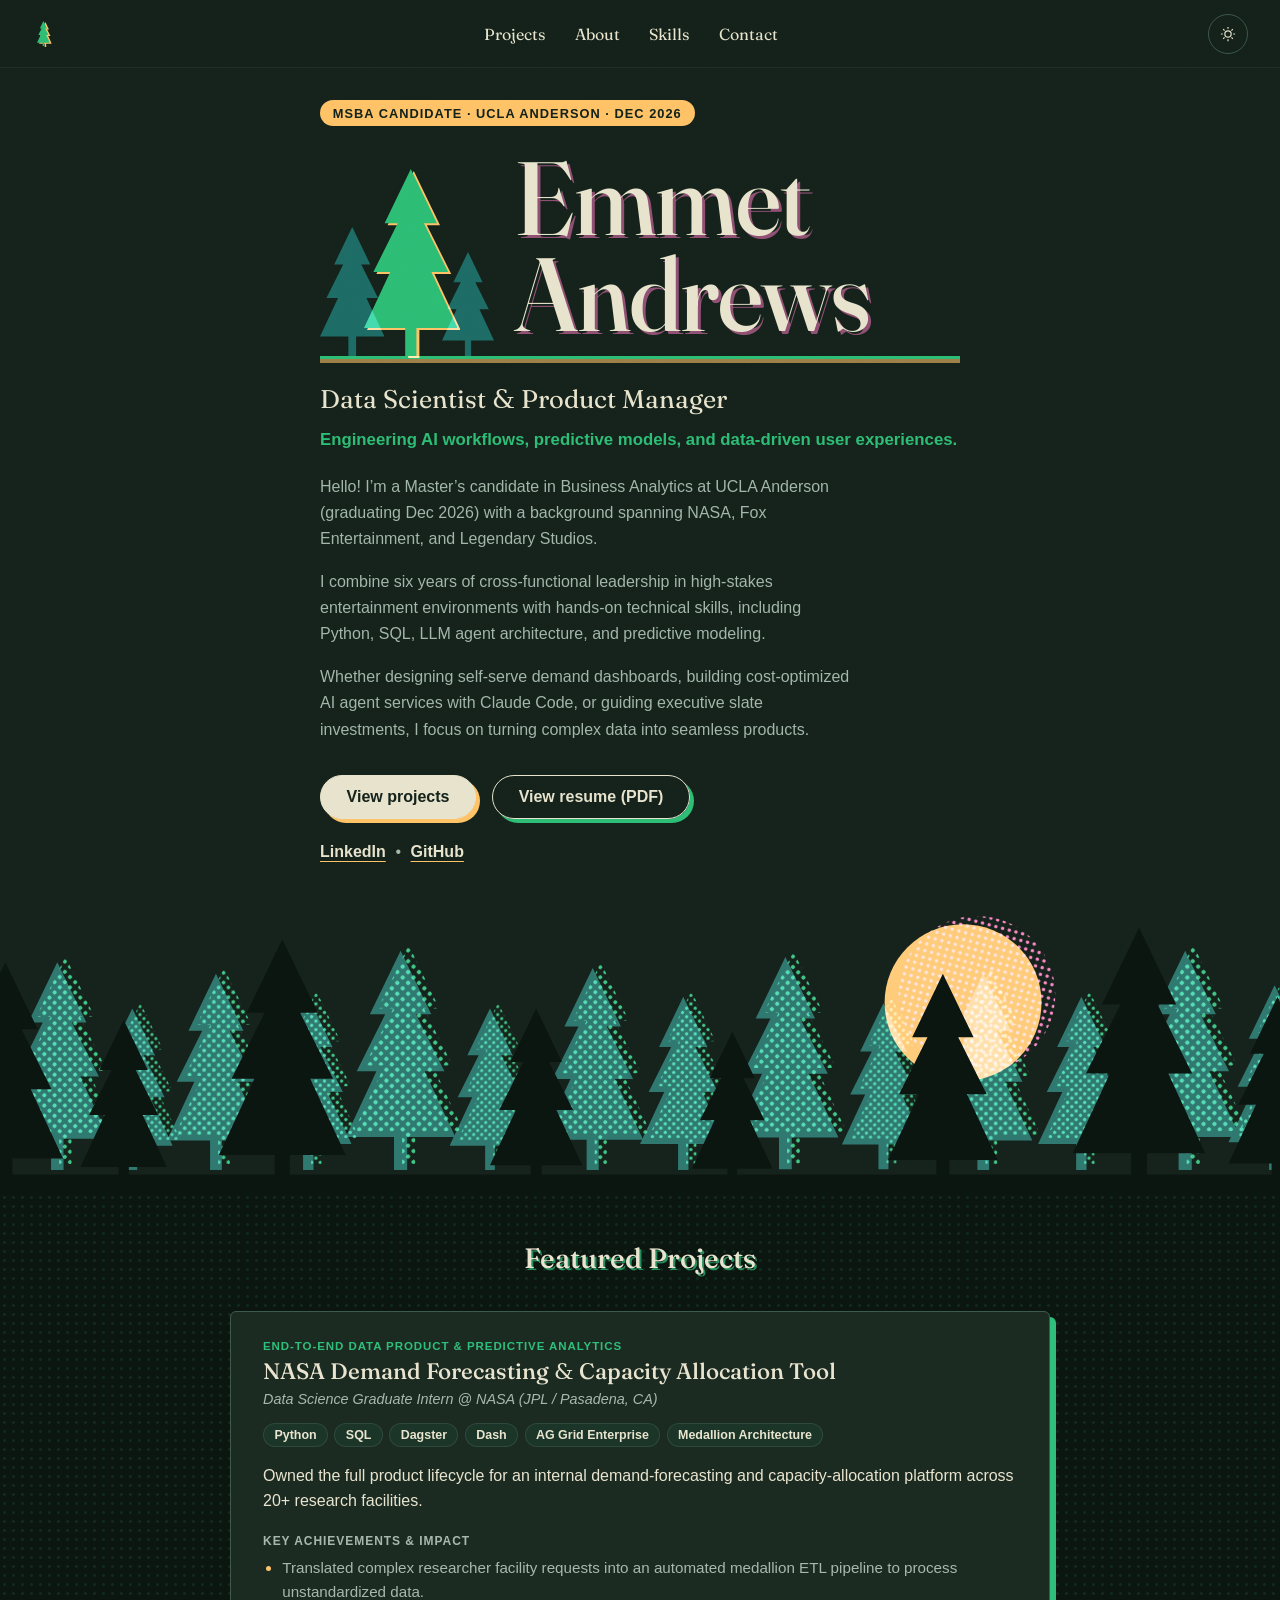
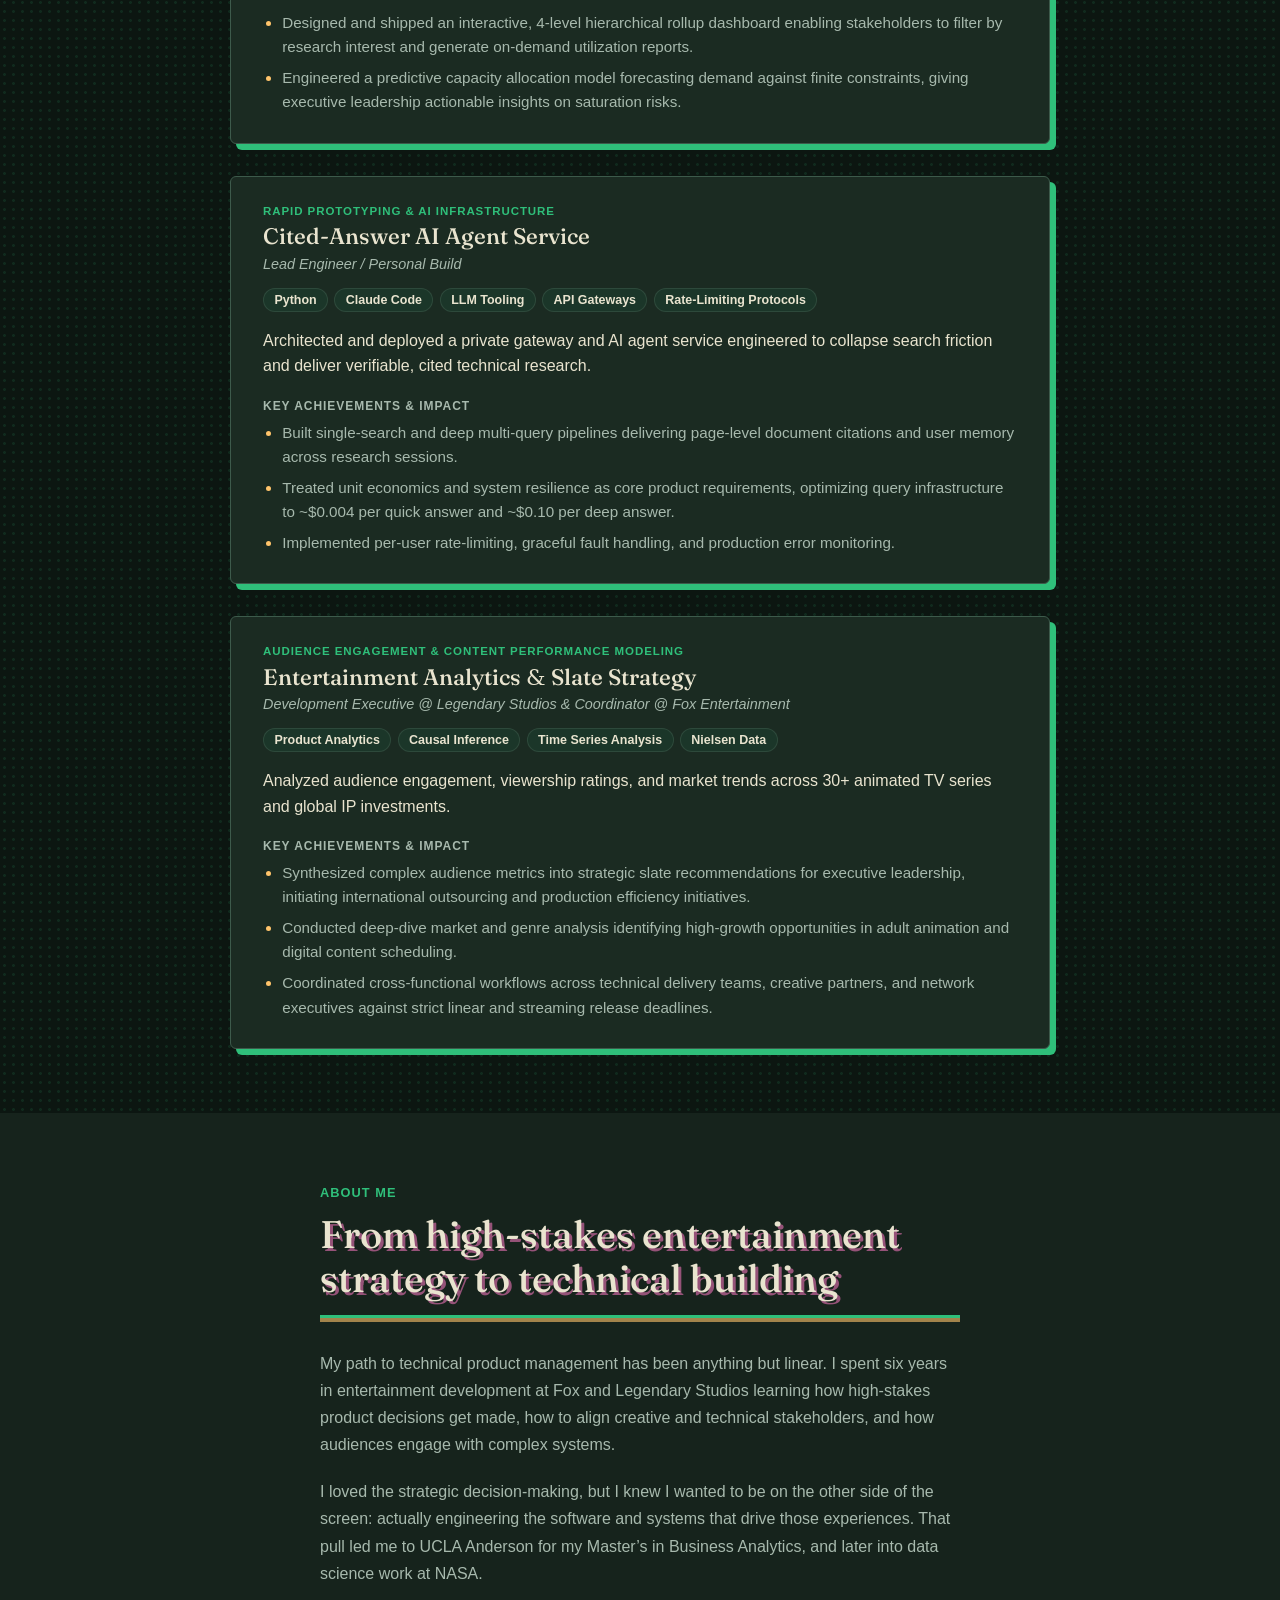
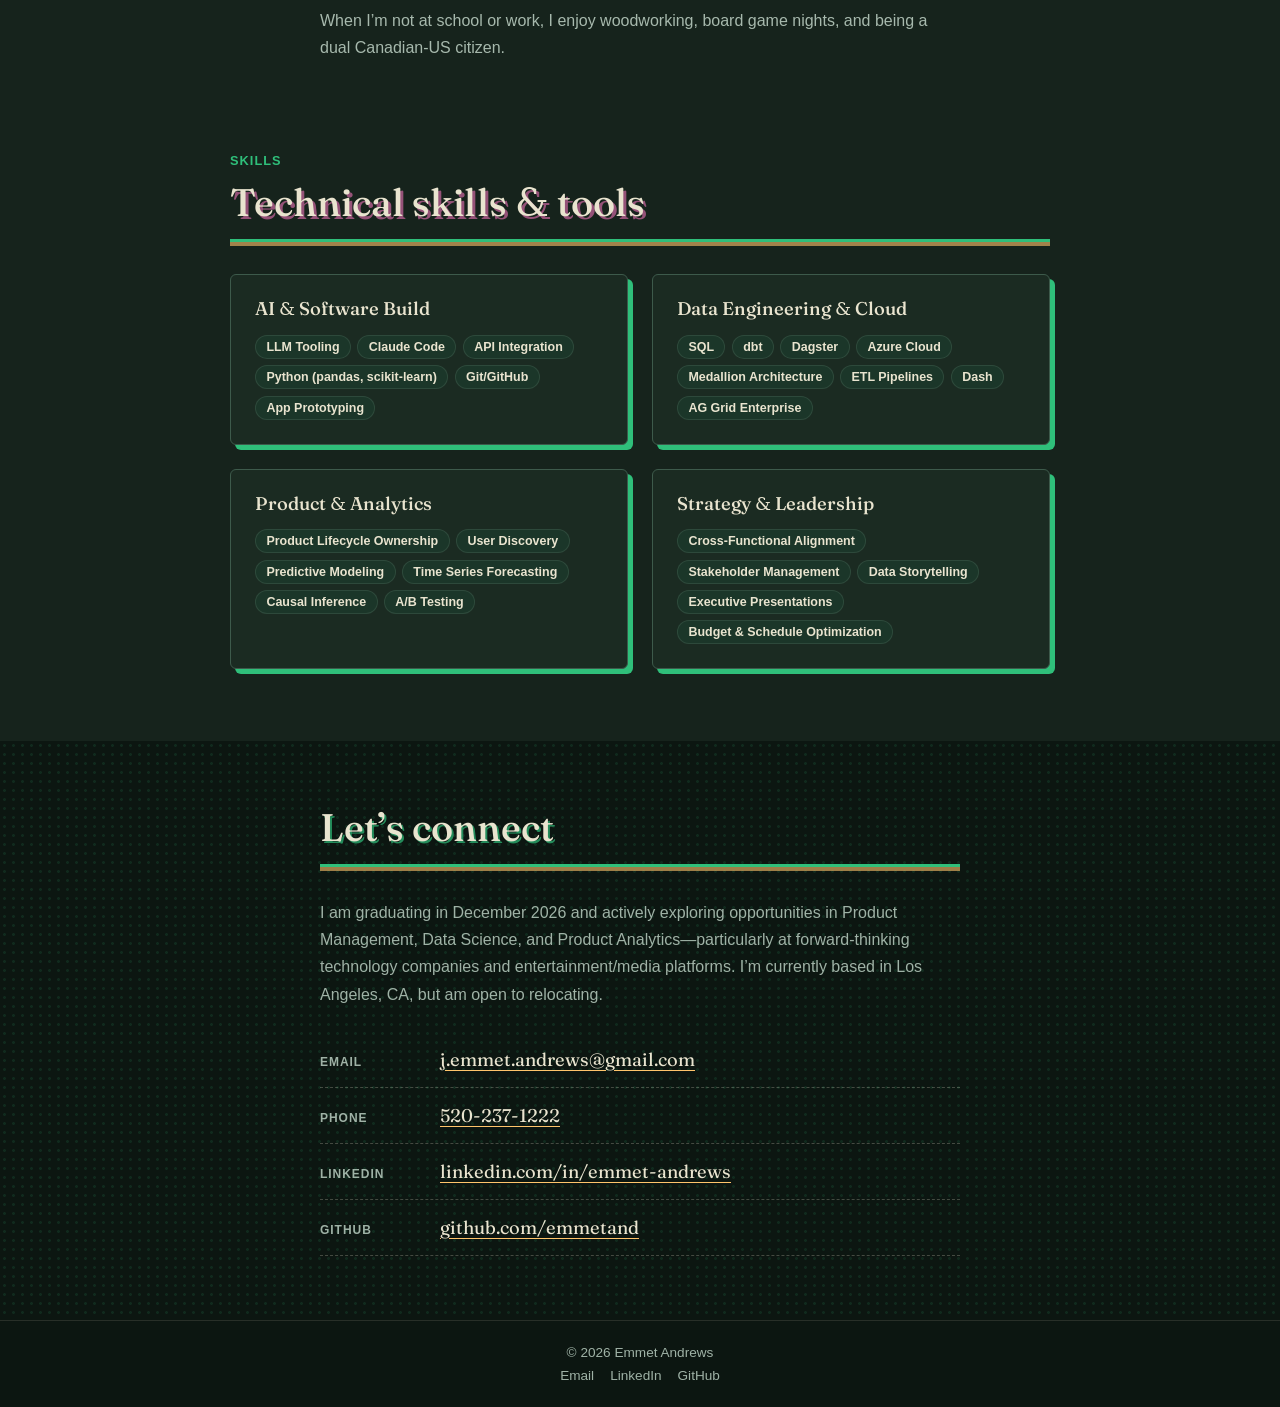
==== commit d81fc785: "Rebuild site as single landing page with new portfolio copy - Replace dropdown menu with a sticky to" ====
--- a/index.html
+++ b/index.html
@@ -1,16 +1,16 @@
 <!DOCTYPE html>
-<html lang="en">
+<html lang="en" data-theme="dark">
 <head>
   <meta charset="UTF-8">
   <meta name="viewport" content="width=device-width, initial-scale=1.0">
   <title>Emmet Andrews</title>
-  <meta name="description" content="Emmet Andrews — business analytics, data science, and entertainment industry experience.">
+  <meta name="description" content="Emmet Andrews — Data Scientist &amp; Product Manager. Engineering AI workflows, predictive models, and data-driven user experiences.">
   <link rel="preconnect" href="https://fonts.googleapis.com">
   <link rel="preconnect" href="https://fonts.gstatic.com" crossorigin>
   <link href="https://fonts.googleapis.com/css2?family=Fraunces:opsz,wght@9..144,400;9..144,500&display=swap" rel="stylesheet">
   <link rel="stylesheet" href="style.css">
 </head>
-<body>
+<body id="top">
 
   <svg class="sprite" aria-hidden="true">
     <symbol id="pine" viewBox="0 0 100 200">
@@ -19,15 +19,15 @@
   </svg>
 
   <header class="site-header">
-    <nav class="site-nav">
-      <button id="menu-toggle" class="menu-toggle" aria-label="Open menu" aria-expanded="false" aria-controls="site-menu">
-        <svg class="mark-pine" viewBox="0 0 100 200" aria-hidden="true"><use href="#pine"/></svg>
-        <svg class="menu-caret" viewBox="0 0 12 12" aria-hidden="true"><path d="M2.5 4.5 6 8l3.5-3.5" fill="none" stroke="currentColor" stroke-width="1.6"/></svg>
-      </button>
-      <ul id="site-menu" class="site-menu" hidden>
-        <li><a href="index.html" aria-current="page">Home</a></li>
-        <li><a href="about.html">About</a></li>
-        <li><a href="contact.html">Contact</a></li>
+    <a class="home-mark" href="#top" aria-label="Emmet Andrews — back to top">
+      <svg class="mark-pine" viewBox="0 0 100 200" aria-hidden="true"><use href="#pine"/></svg>
+    </a>
+    <nav class="site-nav" aria-label="Sections">
+      <ul class="site-menu">
+        <li><a href="#projects">Projects</a></li>
+        <li><a href="#about">About</a></li>
+        <li><a href="#skills">Skills</a></li>
+        <li><a href="#contact">Contact</a></li>
       </ul>
     </nav>
     <button id="theme-toggle" class="theme-toggle" aria-label="Switch to dark mode" aria-pressed="false">
@@ -36,116 +36,217 @@
     </button>
   </header>
 
-  <main class="hero">
-    <div class="hero-inner">
-      <p class="status">MSBA Candidate &middot; UCLA Anderson</p>
-      <h1 class="name">
-        <span class="grove" aria-hidden="true">
-          <svg class="grove-pine grove-pine-1" viewBox="0 0 100 200"><use href="#pine"/></svg>
-          <svg class="grove-pine grove-pine-2" viewBox="0 0 100 200"><use href="#pine"/></svg>
-          <svg class="grove-pine grove-pine-3" viewBox="0 0 100 200"><use href="#pine"/></svg>
-        </span>
-        <span class="name-text">Emmet<br>Andrews</span>
-      </h1>
-      <p class="tagline">Data, decisions, and a bit of story.</p>
-      <p class="lede">
-        A business analytics grad student with a background in entertainment
-        development, building models and dashboards that turn audience and operations data into
-        decisions.
-      </p>
-      <div class="actions">
-        <a class="button" href="https://github.com/emmetand" target="_blank" rel="noopener">View GitHub</a>
-        <a class="button button-outline" href="Emmet_Andrews_MSBA____Resume.docx.pdf" download>Download Resume</a>
-      </div>
+  <main>
+    <section class="hero">
+      <div class="hero-inner">
+        <p class="status">MSBA Candidate &middot; UCLA Anderson &middot; Dec 2026</p>
+        <h1 class="name">
+          <span class="grove" aria-hidden="true">
+            <svg class="grove-pine grove-pine-1" viewBox="0 0 100 200"><use href="#pine"/></svg>
+            <svg class="grove-pine grove-pine-2" viewBox="0 0 100 200"><use href="#pine"/></svg>
+            <svg class="grove-pine grove-pine-3" viewBox="0 0 100 200"><use href="#pine"/></svg>
+          </span>
+          <span class="name-text">Emmet<br>Andrews</span>
+        </h1>
+        <p class="tagline">Data Scientist &amp; Product Manager</p>
+        <p class="value-prop">Engineering AI workflows, predictive models, and data-driven user experiences.</p>
+        <div class="lede">
+          <p>Hello! I&rsquo;m a Master&rsquo;s candidate in Business Analytics at UCLA Anderson (graduating Dec 2026) with a background spanning NASA, Fox Entertainment, and Legendary Studios.</p>
+          <p>I combine six years of cross-functional leadership in high-stakes entertainment environments with hands-on technical skills, including Python, SQL, LLM agent architecture, and predictive modeling.</p>
+          <p>Whether designing self-serve demand dashboards, building cost-optimized AI agent services with Claude Code, or guiding executive slate investments, I focus on turning complex data into seamless products.</p>
+        </div>
+        <div class="actions">
+          <a class="button" href="#projects">View projects</a>
+          <a class="button button-outline" href="resume.html" target="_blank" rel="noopener">View resume (PDF)</a>
+        </div>
+        <p class="social-links">
+          <a href="https://www.linkedin.com/in/emmet-andrews/" target="_blank" rel="noopener">LinkedIn</a>
+          <span aria-hidden="true">&bull;</span>
+          <a href="https://github.com/emmetand" target="_blank" rel="noopener">GitHub</a>
+        </p>
+      </div>
+    </section>
+
+    <div class="forest-scene" aria-hidden="true">
+      <svg class="forest" viewBox="0 0 1200 260" preserveAspectRatio="xMidYMax slice">
+        <defs>
+          <pattern id="dots-green" width="7" height="7" patternUnits="userSpaceOnUse" patternTransform="rotate(45)">
+            <circle class="dot-green" cx="3.5" cy="3.5" r="1.9"/>
+          </pattern>
+          <pattern id="dots-pink" width="6" height="6" patternUnits="userSpaceOnUse" patternTransform="rotate(15)">
+            <circle class="dot-pink" cx="3" cy="3" r="1.5"/>
+          </pattern>
+        </defs>
+
+        <circle class="riso sun" cx="880" cy="95" r="68"/>
+        <circle class="riso sun-dots" cx="892" cy="88" r="68"/>
+
+        <g class="riso back-solid">
+          <g id="back-trees">
+            <use href="#pine" x="-20" y="90" width="75" height="150"/>
+            <use href="#pine" x="50" y="60" width="90" height="180"/>
+            <use href="#pine" x="125" y="100" width="70" height="140"/>
+            <use href="#pine" x="190" y="70" width="85" height="170"/>
+            <use href="#pine" x="275" y="90" width="75" height="150"/>
+            <use href="#pine" x="345" y="50" width="95" height="190"/>
+            <use href="#pine" x="435" y="100" width="70" height="140"/>
+            <use href="#pine" x="515" y="65" width="88" height="175"/>
+            <use href="#pine" x="600" y="90" width="75" height="150"/>
+            <use href="#pine" x="680" y="55" width="92" height="185"/>
+            <use href="#pine" x="775" y="95" width="72" height="145"/>
+            <use href="#pine" x="855" y="70" width="85" height="170"/>
+            <use href="#pine" x="945" y="90" width="75" height="150"/>
+            <use href="#pine" x="1025" y="50" width="95" height="190"/>
+            <use href="#pine" x="1110" y="80" width="80" height="160"/>
+            <use href="#pine" x="1170" y="100" width="70" height="140"/>
+          </g>
+        </g>
+        <use class="riso back-dots" href="#back-trees" transform="translate(7 -5)"/>
+
+        <g class="front">
+          <use href="#pine" x="0" y="60" width="100" height="200"/>
+          <use href="#pine" x="115" y="110" width="75" height="150"/>
+          <use href="#pine" x="235" y="40" width="110" height="220"/>
+          <use href="#pine" x="470" y="100" width="80" height="160"/>
+          <use href="#pine" x="645" y="120" width="70" height="140"/>
+          <use href="#pine" x="815" y="70" width="95" height="190"/>
+          <use href="#pine" x="975" y="30" width="115" height="230"/>
+          <use href="#pine" x="1110" y="90" width="85" height="170"/>
+          <rect x="0" y="244" width="1200" height="16"/>
+        </g>
+      </svg>
     </div>
+
+    <section id="projects" class="projects">
+      <h2>Featured Projects</h2>
+      <div class="project-list">
+
+        <article class="project-card">
+          <p class="project-tagline">End-to-End Data Product &amp; Predictive Analytics</p>
+          <h3>NASA Demand Forecasting &amp; Capacity Allocation Tool</h3>
+          <p class="project-role">Data Science Graduate Intern @ NASA (JPL / Pasadena, CA)</p>
+          <ul class="tags" aria-label="Tech stack">
+            <li>Python</li><li>SQL</li><li>Dagster</li><li>Dash</li><li>AG Grid Enterprise</li><li>Medallion Architecture</li>
+          </ul>
+          <p class="project-overview">Owned the full product lifecycle for an internal demand-forecasting and capacity-allocation platform across 20+ research facilities.</p>
+          <h4>Key achievements &amp; impact</h4>
+          <ul class="impact">
+            <li>Translated complex researcher facility requests into an automated medallion ETL pipeline to process unstandardized data.</li>
+            <li>Designed and shipped an interactive, 4-level hierarchical rollup dashboard enabling stakeholders to filter by research interest and generate on-demand utilization reports.</li>
+            <li>Engineered a predictive capacity allocation model forecasting demand against finite constraints, giving executive leadership actionable insights on saturation risks.</li>
+          </ul>
+        </article>
+
+        <article class="project-card">
+          <p class="project-tagline">Rapid Prototyping &amp; AI Infrastructure</p>
+          <h3>Cited-Answer AI Agent Service</h3>
+          <p class="project-role">Lead Engineer / Personal Build</p>
+          <ul class="tags" aria-label="Tech stack">
+            <li>Python</li><li>Claude Code</li><li>LLM Tooling</li><li>API Gateways</li><li>Rate-Limiting Protocols</li>
+          </ul>
+          <p class="project-overview">Architected and deployed a private gateway and AI agent service engineered to collapse search friction and deliver verifiable, cited technical research.</p>
+          <h4>Key achievements &amp; impact</h4>
+          <ul class="impact">
+            <li>Built single-search and deep multi-query pipelines delivering page-level document citations and user memory across research sessions.</li>
+            <li>Treated unit economics and system resilience as core product requirements, optimizing query infrastructure to ~$0.004 per quick answer and ~$0.10 per deep answer.</li>
+            <li>Implemented per-user rate-limiting, graceful fault handling, and production error monitoring.</li>
+          </ul>
+        </article>
+
+        <article class="project-card">
+          <p class="project-tagline">Audience Engagement &amp; Content Performance Modeling</p>
+          <h3>Entertainment Analytics &amp; Slate Strategy</h3>
+          <p class="project-role">Development Executive @ Legendary Studios &amp; Coordinator @ Fox Entertainment</p>
+          <ul class="tags" aria-label="Tech stack">
+            <li>Product Analytics</li><li>Causal Inference</li><li>Time Series Analysis</li><li>Nielsen Data</li>
+          </ul>
+          <p class="project-overview">Analyzed audience engagement, viewership ratings, and market trends across 30+ animated TV series and global IP investments.</p>
+          <h4>Key achievements &amp; impact</h4>
+          <ul class="impact">
+            <li>Synthesized complex audience metrics into strategic slate recommendations for executive leadership, initiating international outsourcing and production efficiency initiatives.</li>
+            <li>Conducted deep-dive market and genre analysis identifying high-growth opportunities in adult animation and digital content scheduling.</li>
+            <li>Coordinated cross-functional workflows across technical delivery teams, creative partners, and network executives against strict linear and streaming release deadlines.</li>
+          </ul>
+        </article>
+
+      </div>
+    </section>
+
+    <section id="about" class="section">
+      <div class="section-inner">
+        <p class="eyebrow">About me</p>
+        <h2 class="section-title">From high-stakes entertainment strategy to technical building</h2>
+        <div class="prose">
+          <p>My path to technical product management has been anything but linear. I spent six years in entertainment development at Fox and Legendary Studios learning how high-stakes product decisions get made, how to align creative and technical stakeholders, and how audiences engage with complex systems.</p>
+          <p>I loved the strategic decision-making, but I knew I wanted to be on the other side of the screen: actually engineering the software and systems that drive those experiences. That pull led me to UCLA Anderson for my Master&rsquo;s in Business Analytics, and later into data science work at NASA.</p>
+          <p>When I&rsquo;m not at school or work, I enjoy woodworking, board game nights, and being a dual Canadian-US citizen.</p>
+        </div>
+      </div>
+    </section>
+
+    <section id="skills" class="section section-skills">
+      <div class="section-inner section-inner-wide">
+        <p class="eyebrow">Skills</p>
+        <h2 class="section-title">Technical skills &amp; tools</h2>
+        <div class="skills-grid">
+          <div class="skill-group">
+            <h3>AI &amp; Software Build</h3>
+            <ul class="tags">
+              <li>LLM Tooling</li><li>Claude Code</li><li>API Integration</li><li>Python (pandas, scikit-learn)</li><li>Git/GitHub</li><li>App Prototyping</li>
+            </ul>
+          </div>
+          <div class="skill-group">
+            <h3>Data Engineering &amp; Cloud</h3>
+            <ul class="tags">
+              <li>SQL</li><li>dbt</li><li>Dagster</li><li>Azure Cloud</li><li>Medallion Architecture</li><li>ETL Pipelines</li><li>Dash</li><li>AG Grid Enterprise</li>
+            </ul>
+          </div>
+          <div class="skill-group">
+            <h3>Product &amp; Analytics</h3>
+            <ul class="tags">
+              <li>Product Lifecycle Ownership</li><li>User Discovery</li><li>Predictive Modeling</li><li>Time Series Forecasting</li><li>Causal Inference</li><li>A/B Testing</li>
+            </ul>
+          </div>
+          <div class="skill-group">
+            <h3>Strategy &amp; Leadership</h3>
+            <ul class="tags">
+              <li>Cross-Functional Alignment</li><li>Stakeholder Management</li><li>Data Storytelling</li><li>Executive Presentations</li><li>Budget &amp; Schedule Optimization</li>
+            </ul>
+          </div>
+        </div>
+      </div>
+    </section>
+
+    <section id="contact" class="contact">
+      <div class="section-inner">
+        <h2 class="section-title">Let&rsquo;s connect</h2>
+        <p class="contact-lede">I am graduating in December 2026 and actively exploring opportunities in Product Management, Data Science, and Product Analytics&mdash;particularly at forward-thinking technology companies and entertainment/media platforms. I&rsquo;m currently based in Los Angeles, CA, but am open to relocating.</p>
+        <ul class="contact-list">
+          <li>
+            <span class="contact-label">Email</span>
+            <a href="mailto:j.emmet.andrews@gmail.com">j.emmet.andrews@gmail.com</a>
+          </li>
+          <li>
+            <span class="contact-label">Phone</span>
+            <a href="tel:+15202371222">520-237-1222</a>
+          </li>
+          <li>
+            <span class="contact-label">LinkedIn</span>
+            <a href="https://www.linkedin.com/in/emmet-andrews/" target="_blank" rel="noopener">linkedin.com/in/emmet-andrews</a>
+          </li>
+          <li>
+            <span class="contact-label">GitHub</span>
+            <a href="https://github.com/emmetand" target="_blank" rel="noopener">github.com/emmetand</a>
+          </li>
+        </ul>
+      </div>
+    </section>
   </main>
-
-  <div class="forest-scene" aria-hidden="true">
-    <svg class="forest" viewBox="0 0 1200 260" preserveAspectRatio="xMidYMax slice">
-      <defs>
-        <pattern id="dots-green" width="7" height="7" patternUnits="userSpaceOnUse" patternTransform="rotate(45)">
-          <circle class="dot-green" cx="3.5" cy="3.5" r="1.9"/>
-        </pattern>
-        <pattern id="dots-pink" width="6" height="6" patternUnits="userSpaceOnUse" patternTransform="rotate(15)">
-          <circle class="dot-pink" cx="3" cy="3" r="1.5"/>
-        </pattern>
-      </defs>
-
-      <circle class="riso sun" cx="880" cy="95" r="68"/>
-      <circle class="riso sun-dots" cx="892" cy="88" r="68"/>
-
-      <g class="riso back-solid">
-        <g id="back-trees">
-          <use href="#pine" x="-20" y="90" width="75" height="150"/>
-          <use href="#pine" x="50" y="60" width="90" height="180"/>
-          <use href="#pine" x="125" y="100" width="70" height="140"/>
-          <use href="#pine" x="190" y="70" width="85" height="170"/>
-          <use href="#pine" x="275" y="90" width="75" height="150"/>
-          <use href="#pine" x="345" y="50" width="95" height="190"/>
-          <use href="#pine" x="435" y="100" width="70" height="140"/>
-          <use href="#pine" x="515" y="65" width="88" height="175"/>
-          <use href="#pine" x="600" y="90" width="75" height="150"/>
-          <use href="#pine" x="680" y="55" width="92" height="185"/>
-          <use href="#pine" x="775" y="95" width="72" height="145"/>
-          <use href="#pine" x="855" y="70" width="85" height="170"/>
-          <use href="#pine" x="945" y="90" width="75" height="150"/>
-          <use href="#pine" x="1025" y="50" width="95" height="190"/>
-          <use href="#pine" x="1110" y="80" width="80" height="160"/>
-          <use href="#pine" x="1170" y="100" width="70" height="140"/>
-        </g>
-      </g>
-      <use class="riso back-dots" href="#back-trees" transform="translate(7 -5)"/>
-
-      <g class="front">
-        <use href="#pine" x="0" y="60" width="100" height="200"/>
-        <use href="#pine" x="115" y="110" width="75" height="150"/>
-        <use href="#pine" x="235" y="40" width="110" height="220"/>
-        <use href="#pine" x="470" y="100" width="80" height="160"/>
-        <use href="#pine" x="645" y="120" width="70" height="140"/>
-        <use href="#pine" x="815" y="70" width="95" height="190"/>
-        <use href="#pine" x="975" y="30" width="115" height="230"/>
-        <use href="#pine" x="1110" y="90" width="85" height="170"/>
-        <rect x="0" y="244" width="1200" height="16"/>
-      </g>
-    </svg>
-  </div>
-
-  <section class="projects">
-    <h2>Projects</h2>
-    <div class="project-grid">
-      <a class="project-card" href="https://github.com/emmetand/streaming-recs-project" target="_blank" rel="noopener">
-        <h3>Streaming Recommendation Engine</h3>
-        <p>Content recommendation engine built on viewership data to predict audience affinity and personalization.</p>
-        <span class="project-meta">Python</span>
-      </a>
-      <a class="project-card" href="https://github.com/emmetand/dynamic-quant-equity-simulator" target="_blank" rel="noopener">
-        <h3>Dynamic Quant Equity Simulator</h3>
-        <p>Multi-factor equity strategy simulator combining market APIs, machine learning, and portfolio optimization.</p>
-        <span class="project-meta">Python</span>
-      </a>
-      <a class="project-card" href="https://github.com/emmetand/customer-retention-project" target="_blank" rel="noopener">
-        <h3>Customer Retention Dashboard</h3>
-        <p>Cohort retention analysis and KPI dashboard for exploring churn dynamics and engagement levers.</p>
-        <span class="project-meta">SQL &middot; Tableau</span>
-      </a>
-    </div>
-  </section>
-
-  <section class="projects tools">
-    <h2>Tools</h2>
-    <div class="project-grid">
-      <a class="project-card" href="https://github.com/emmetand/box-office-tools" target="_blank" rel="noopener">
-        <h3>Box Office Tools</h3>
-        <p>Pipeline that scrapes TMDB, refines and enriches theatrical release data with star power, and trains box office prediction models.</p>
-        <span class="project-meta">Python &middot; Jupyter</span>
-      </a>
-    </div>
-  </section>
 
   <footer class="site-footer">
     <span>&copy; <span id="year"></span> Emmet Andrews</span>
     <span class="footer-links">
-      <a href="mailto:jemmetandrews@gmail.com">Email</a>
+      <a href="mailto:j.emmet.andrews@gmail.com">Email</a>
       <a href="https://www.linkedin.com/in/emmet-andrews/" target="_blank" rel="noopener">LinkedIn</a>
       <a href="https://github.com/emmetand" target="_blank" rel="noopener">GitHub</a>
     </span>
--- a/style.css
+++ b/style.css
@@ -1,3 +1,10 @@
+/* Fraunces' ampersand is very ornate; swap in a plainer serif for just that glyph */
+@font-face {
+  font-family: "Amp";
+  src: local("Georgia"), local("Times New Roman"), local("Noto Serif"), local("DejaVu Serif");
+  unicode-range: U+0026;
+}
+
 :root {
   --paper: #f2ebd9;
   --heading: #24493a;
@@ -71,11 +78,23 @@
   background-image: url("data:image/svg+xml;utf8,<svg xmlns='http://www.w3.org/2000/svg' width='240' height='240'><filter id='n'><feTurbulence type='fractalNoise' baseFrequency='0.9' numOctaves='2' stitchTiles='stitch'/><feColorMatrix values='0 0 0 0 0.1  0 0 0 0 0.15  0 0 0 0 0.12  0 0 0 0.6 0'/></filter><rect width='100%' height='100%' filter='url(%23n)'/></svg>");
 }
 
+html {
+  scroll-behavior: smooth;
+}
+
 .site-header {
+  position: sticky;
+  top: 0;
+  z-index: 50;
   display: flex;
   align-items: center;
-  justify-content: space-between;
-  padding: 1.5rem 2rem;
+  gap: 1rem;
+  padding: 0.85rem 2rem;
+  background: color-mix(in srgb, var(--paper) 92%, transparent);
+  backdrop-filter: blur(6px);
+  -webkit-backdrop-filter: blur(6px);
+  border-bottom: 1.5px solid color-mix(in srgb, var(--border) 25%, transparent);
+  transition: background 0.3s ease;
 }
 
 .sprite {
@@ -85,73 +104,55 @@
   overflow: hidden;
 }
 
-.site-nav {
-  position: relative;
-  z-index: 10;
-}
-
-.menu-toggle {
+.home-mark {
   display: inline-flex;
   align-items: center;
-  gap: 0.35rem;
-  background: none;
-  border: 1.5px solid transparent;
+  padding: 0.2rem 0.3rem;
   border-radius: 6px;
-  padding: 0.3rem 0.5rem;
-  cursor: pointer;
-  color: var(--heading);
-  transition: border-color 0.15s ease;
-}
-
-.menu-toggle:hover,
-.menu-toggle[aria-expanded="true"] {
-  border-color: var(--border);
-}
-
-.menu-caret {
-  width: 0.75rem;
-  height: 0.75rem;
-  transition: transform 0.15s ease;
-}
-
-.menu-toggle[aria-expanded="true"] .menu-caret {
-  transform: rotate(180deg);
+  flex-shrink: 0;
+}
+
+.site-nav {
+  flex: 1;
+  min-width: 0;
+  display: flex;
+  justify-content: center;
 }
 
 .site-menu {
-  position: absolute;
-  top: calc(100% + 0.5rem);
-  left: 0;
-  min-width: 12rem;
+  display: flex;
+  gap: 0.25rem;
   margin: 0;
-  padding: 0.4rem;
+  padding: 0;
   list-style: none;
-  background: var(--card-bg);
-  border: 1.5px solid var(--border);
-  border-radius: 6px;
-  box-shadow: 5px 5px 0 var(--card-shadow);
-}
-
-.site-menu[hidden] { display: none; }
+  overflow-x: auto;
+  scrollbar-width: none;
+}
+
+.site-menu::-webkit-scrollbar { display: none; }
 
 .site-menu a {
   display: block;
-  padding: 0.55rem 0.75rem;
-  border-radius: 4px;
-  font-family: "Fraunces", Georgia, serif;
+  padding: 0.45rem 0.8rem;
+  border-radius: 999px;
+  font-family: "Amp", "Fraunces", Georgia, serif;
   color: var(--heading);
   text-decoration: none;
+  white-space: nowrap;
+  transition: background 0.15s ease;
 }
 
 .site-menu a:hover {
   background: color-mix(in srgb, var(--ink-green) 18%, transparent);
 }
 
-.site-menu a[aria-current="page"] {
+.site-menu a[aria-current] {
   color: var(--ink-teal);
-}
-
-:root[data-theme="dark"] .site-menu a[aria-current="page"] {
+  box-shadow: inset 0 -2px 0 var(--ink-orange);
+  border-radius: 0;
+}
+
+:root[data-theme="dark"] .site-menu a[aria-current] {
   color: var(--ink-green);
 }
 
@@ -163,6 +164,7 @@
 }
 
 .theme-toggle {
+  flex-shrink: 0;
   background: none;
   border: 1.5px solid var(--border);
   border-radius: 999px;
@@ -175,11 +177,11 @@
 }
 
 .theme-toggle:focus-visible,
-.menu-toggle:focus-visible,
+.home-mark:focus-visible,
 .site-menu a:focus-visible,
 .button:focus-visible,
-.project-card:focus-visible,
-.footer-links a:focus-visible {
+.footer-links a:focus-visible,
+.social-links a:focus-visible {
   outline: 2px solid var(--ink-orange);
   outline-offset: 3px;
 }
@@ -194,7 +196,6 @@
 :root[data-theme="dark"] .icon-sun { display: block; }
 
 .hero {
-  flex: 1;
   display: flex;
   justify-content: center;
   align-items: center;
@@ -223,7 +224,7 @@
 }
 
 h1 {
-  font-family: "Fraunces", Georgia, serif;
+  font-family: "Amp", "Fraunces", Georgia, serif;
   font-weight: 500;
   font-size: clamp(2.4rem, 6.5vw, 4.4rem);
   line-height: 1.05;
@@ -284,18 +285,47 @@
 }
 
 .tagline {
-  font-family: "Fraunces", Georgia, serif;
+  font-family: "Amp", "Fraunces", Georgia, serif;
   font-size: clamp(1.2rem, 2.6vw, 1.6rem);
   color: var(--heading);
   margin: 0 0 0.9rem;
 }
 
+.value-prop {
+  font-size: 1.05rem;
+  font-weight: 600;
+  color: var(--ink-teal);
+  margin: 0 0 1.5rem;
+}
+
+:root[data-theme="dark"] .value-prop { color: var(--ink-green); }
+
 .lede {
-  max-width: 52ch;
+  max-width: 60ch;
   color: var(--text-muted);
-  line-height: 1.6;
+  line-height: 1.65;
   margin: 0 0 2rem;
 }
+
+.lede p { margin: 0 0 1rem; }
+.lede p:last-child { margin-bottom: 0; }
+
+.social-links {
+  display: flex;
+  gap: 0.6rem;
+  align-items: center;
+  margin: 1.5rem 0 0;
+  color: var(--text-muted);
+}
+
+.social-links a {
+  color: var(--heading);
+  font-weight: 600;
+  text-decoration-color: var(--ink-orange);
+  text-underline-offset: 4px;
+}
+
+.social-links a:hover { text-decoration-color: var(--ink-pink); }
 
 .actions {
   display: flex;
@@ -365,7 +395,7 @@
 }
 
 .projects h2 {
-  font-family: "Fraunces", Georgia, serif;
+  font-family: "Amp", "Fraunces", Georgia, serif;
   font-weight: 500;
   font-size: 1.75rem;
   text-align: center;
@@ -373,73 +403,241 @@
   text-shadow: 2px 2px 0 color-mix(in srgb, var(--ink-green) 70%, transparent);
 }
 
-.project-grid {
+.project-list {
   display: grid;
-  grid-template-columns: repeat(auto-fit, minmax(240px, 1fr));
-  gap: 1.5rem;
-  max-width: 960px;
+  gap: 2rem;
+  max-width: 820px;
   margin: 0 auto;
 }
 
-.tools {
-  padding-top: 0;
-}
-
-.tools .project-grid {
-  grid-template-columns: repeat(auto-fit, minmax(240px, 300px));
-  justify-content: center;
-}
-
 .project-card {
-  display: flex;
-  flex-direction: column;
-  gap: 0.6rem;
-  padding: 1.5rem;
+  padding: 1.75rem 2rem;
   border: 1.5px solid var(--border);
   border-radius: 6px;
   background: var(--card-bg);
-  text-decoration: none;
   color: var(--text);
   box-shadow: 6px 6px 0 var(--card-shadow);
-  transition: transform 0.15s ease, box-shadow 0.15s ease;
 }
 
 .project-card:nth-child(even) {
   box-shadow: 6px 6px 0 var(--ink-green);
 }
 
-.project-card:hover {
-  transform: translate(-2px, -2px);
-  box-shadow: 9px 9px 0 var(--ink-pink);
-}
+.project-tagline {
+  margin: 0 0 0.4rem;
+  font-size: 0.72rem;
+  font-weight: 600;
+  letter-spacing: 0.08em;
+  text-transform: uppercase;
+  color: var(--ink-teal);
+}
+
+:root[data-theme="dark"] .project-tagline { color: var(--ink-green); }
 
 .project-card h3 {
+  margin: 0 0 0.35rem;
+  font-family: "Amp", "Fraunces", Georgia, serif;
+  font-weight: 500;
+  font-size: 1.4rem;
+  line-height: 1.2;
+  color: var(--heading);
+}
+
+.project-role {
+  margin: 0 0 1rem;
+  font-size: 0.9rem;
+  font-style: italic;
+  color: var(--text-muted);
+}
+
+.project-overview {
+  margin: 1rem 0 1.25rem;
+  line-height: 1.6;
+}
+
+.project-card h4 {
+  margin: 0 0 0.5rem;
+  font-size: 0.75rem;
+  font-weight: 600;
+  letter-spacing: 0.08em;
+  text-transform: uppercase;
+  color: var(--text-muted);
+}
+
+.impact {
   margin: 0;
-  font-family: "Fraunces", Georgia, serif;
+  padding-left: 1.2rem;
+  color: var(--text-muted);
+  font-size: 0.95rem;
+  line-height: 1.6;
+}
+
+.impact li + li { margin-top: 0.4rem; }
+
+.impact li::marker { color: var(--ink-orange); }
+
+.tags {
+  display: flex;
+  flex-wrap: wrap;
+  gap: 0.4rem;
+  margin: 0;
+  padding: 0;
+  list-style: none;
+}
+
+.tags li {
+  padding: 0.25rem 0.65rem;
+  border: 1.5px solid color-mix(in srgb, var(--border) 55%, transparent);
+  border-radius: 999px;
+  font-size: 0.78rem;
+  font-weight: 600;
+  color: var(--heading);
+  background: color-mix(in srgb, var(--ink-green) 8%, transparent);
+}
+
+/* About & Skills */
+.section {
+  padding: 4.5rem 2rem;
+}
+
+.section-skills {
+  padding-top: 0;
+}
+
+.section-inner {
+  width: 100%;
+  max-width: 40rem;
+  margin: 0 auto;
+}
+
+.section-inner-wide {
+  max-width: 820px;
+}
+
+.eyebrow {
+  font-size: 0.8rem;
+  font-weight: 600;
+  letter-spacing: 0.08em;
+  text-transform: uppercase;
+  color: var(--ink-teal);
+  margin: 0 0 0.75rem;
+}
+
+:root[data-theme="dark"] .eyebrow { color: var(--ink-green); }
+
+.section-title {
+  font-family: "Amp", "Fraunces", Georgia, serif;
+  font-weight: 500;
+  font-size: clamp(1.7rem, 4.5vw, 2.4rem);
+  line-height: 1.15;
+  color: var(--heading);
+  text-wrap: balance;
+  text-shadow: 3px 3px 0 color-mix(in srgb, var(--ink-pink) 55%, transparent);
+  margin: 0 0 2rem;
+  padding-bottom: 0.9rem;
+  border-bottom: 3px solid var(--ink-green);
+  box-shadow: 0 4px 0 color-mix(in srgb, var(--ink-orange) 60%, transparent);
+}
+
+.prose p {
+  color: var(--text-muted);
+  line-height: 1.7;
+  margin: 0 0 1.25rem;
+}
+
+.skills-grid {
+  display: grid;
+  grid-template-columns: repeat(auto-fit, minmax(min(100%, 340px), 1fr));
+  gap: 1.5rem;
+}
+
+.skill-group {
+  padding: 1.4rem 1.5rem 1.5rem;
+  border: 1.5px solid var(--border);
+  border-radius: 6px;
+  background: var(--card-bg);
+  box-shadow: 5px 5px 0 var(--card-shadow);
+}
+
+.skill-group:nth-child(4n+2),
+.skill-group:nth-child(4n+3) {
+  box-shadow: 5px 5px 0 var(--ink-green);
+}
+
+.skill-group h3 {
+  margin: 0 0 0.9rem;
+  font-family: "Amp", "Fraunces", Georgia, serif;
   font-weight: 500;
   font-size: 1.15rem;
   color: var(--heading);
 }
 
-.project-card p {
+/* Contact band */
+.contact {
+  background-color: var(--band);
+  background-image: radial-gradient(var(--band-dots) 1.2px, transparent 1.6px);
+  background-size: 9px 9px;
+  color: var(--band-text);
+  padding: 4rem 2rem;
+}
+
+.contact .section-title {
+  color: var(--band-text);
+  text-shadow: 2px 2px 0 color-mix(in srgb, var(--ink-green) 70%, transparent);
+}
+
+.contact-lede {
+  color: var(--band-muted);
+  line-height: 1.7;
+  margin: 0 0 1.5rem;
+}
+
+.contact-list {
+  list-style: none;
   margin: 0;
-  color: var(--text-muted);
-  font-size: 0.9rem;
-  line-height: 1.5;
-  flex: 1;
-}
-
-.project-meta {
-  align-self: flex-start;
-  font-size: 0.72rem;
-  font-weight: 600;
-  letter-spacing: 0.06em;
+  padding: 0;
+}
+
+.contact-list li {
+  display: flex;
+  flex-wrap: wrap;
+  align-items: baseline;
+  gap: 0.25rem 1.5rem;
+  padding: 1rem 0;
+  border-bottom: 1.5px dashed color-mix(in srgb, var(--band-text) 25%, transparent);
+}
+
+.contact-label {
+  width: 6rem;
+  flex-shrink: 0;
+  font-size: 0.75rem;
+  font-weight: 600;
+  letter-spacing: 0.08em;
   text-transform: uppercase;
-  color: var(--ink-teal);
-}
-
-:root[data-theme="dark"] .project-meta {
-  color: var(--ink-green);
+  color: var(--band-muted);
+}
+
+.contact-list a {
+  font-family: "Amp", "Fraunces", Georgia, serif;
+  font-size: 1.15rem;
+  color: var(--band-text);
+  text-decoration-color: var(--ink-orange);
+  text-underline-offset: 4px;
+  overflow-wrap: anywhere;
+}
+
+.contact-list a:hover {
+  text-decoration-color: var(--ink-pink);
+}
+
+.contact-list a:focus-visible {
+  outline: 2px solid var(--ink-orange);
+  outline-offset: 3px;
+}
+
+/* Keep section headings clear of the sticky header when jumping to them */
+#projects, #about, #skills, #contact {
+  scroll-margin-top: 4rem;
 }
 
 .site-footer {
@@ -470,98 +668,19 @@
 }
 
 @media (prefers-reduced-motion: reduce) {
-  body, .button, .project-card, .projects, .menu-toggle, .menu-caret { transition: none; }
-  .button:hover, .project-card:hover { transform: none; }
-}
-
-/* Inner pages (About, Contact) */
-.page {
-  flex: 1;
-  display: flex;
-  justify-content: center;
-  padding: 3rem 2rem 4rem;
-}
-
-.page-inner {
-  width: 100%;
-  max-width: 40rem;
-}
-
-.eyebrow {
-  font-size: 0.8rem;
-  font-weight: 600;
-  letter-spacing: 0.08em;
-  text-transform: uppercase;
-  color: var(--ink-teal);
-  margin: 0 0 0.75rem;
-}
-
-:root[data-theme="dark"] .eyebrow { color: var(--ink-green); }
-
-.page h1 {
-  /* sized so headings stay on one line within the 40rem column */
-  font-size: clamp(1.8rem, 6vw, 2.75rem);
-  text-wrap: balance;
-  padding-bottom: 0.9rem;
-  border-bottom: 3px solid var(--ink-green);
-  box-shadow: 0 4px 0 color-mix(in srgb, var(--ink-orange) 60%, transparent);
-  margin-bottom: 2rem;
-}
-
-.prose p,
-.page-lede {
-  color: var(--text-muted);
-  line-height: 1.7;
-  margin: 0 0 1.25rem;
-}
-
-.contact-list {
-  list-style: none;
-  margin: 0 0 2.5rem;
-  padding: 0;
-}
-
-.contact-list li {
-  display: flex;
-  flex-wrap: wrap;
-  align-items: baseline;
-  gap: 0.25rem 1.5rem;
-  padding: 1rem 0;
-  border-bottom: 1.5px dashed color-mix(in srgb, var(--border) 45%, transparent);
-}
-
-.contact-label {
-  width: 6rem;
-  flex-shrink: 0;
-  font-size: 0.75rem;
-  font-weight: 600;
-  letter-spacing: 0.08em;
-  text-transform: uppercase;
-  color: var(--text-muted);
-}
-
-.contact-list a {
-  font-family: "Fraunces", Georgia, serif;
-  font-size: 1.15rem;
-  color: var(--heading);
-  text-decoration-color: var(--ink-orange);
-  text-underline-offset: 4px;
-  overflow-wrap: anywhere;
-}
-
-.contact-list a:hover {
-  text-decoration-color: var(--ink-pink);
-}
-
-.contact-list a:focus-visible {
-  outline: 2px solid var(--ink-orange);
-  outline-offset: 3px;
-}
-
-@media (max-width: 480px) {
-  .site-header { padding: 1rem; }
+  html { scroll-behavior: auto; }
+  body, .button, .projects, .site-header, .site-menu a { transition: none; }
+  .button:hover { transform: none; }
+}
+
+@media (max-width: 600px) {
+  .site-header { padding: 0.6rem 1rem; gap: 0.5rem; }
+  .site-menu a { padding: 0.45rem 0.55rem; font-size: 0.95rem; }
   .hero { padding: 1.5rem 1rem 1rem; }
-  .page { padding: 2rem 1rem 3rem; }
+  .status { font-size: 0.68rem; letter-spacing: 0.05em; }
+  .projects, .contact { padding-left: 1rem; padding-right: 1rem; }
+  .section { padding-left: 1rem; padding-right: 1rem; }
+  .project-card { padding: 1.4rem 1.25rem; }
   .contact-list li { flex-direction: column; }
   .contact-list a { font-size: 1rem; }
 }
